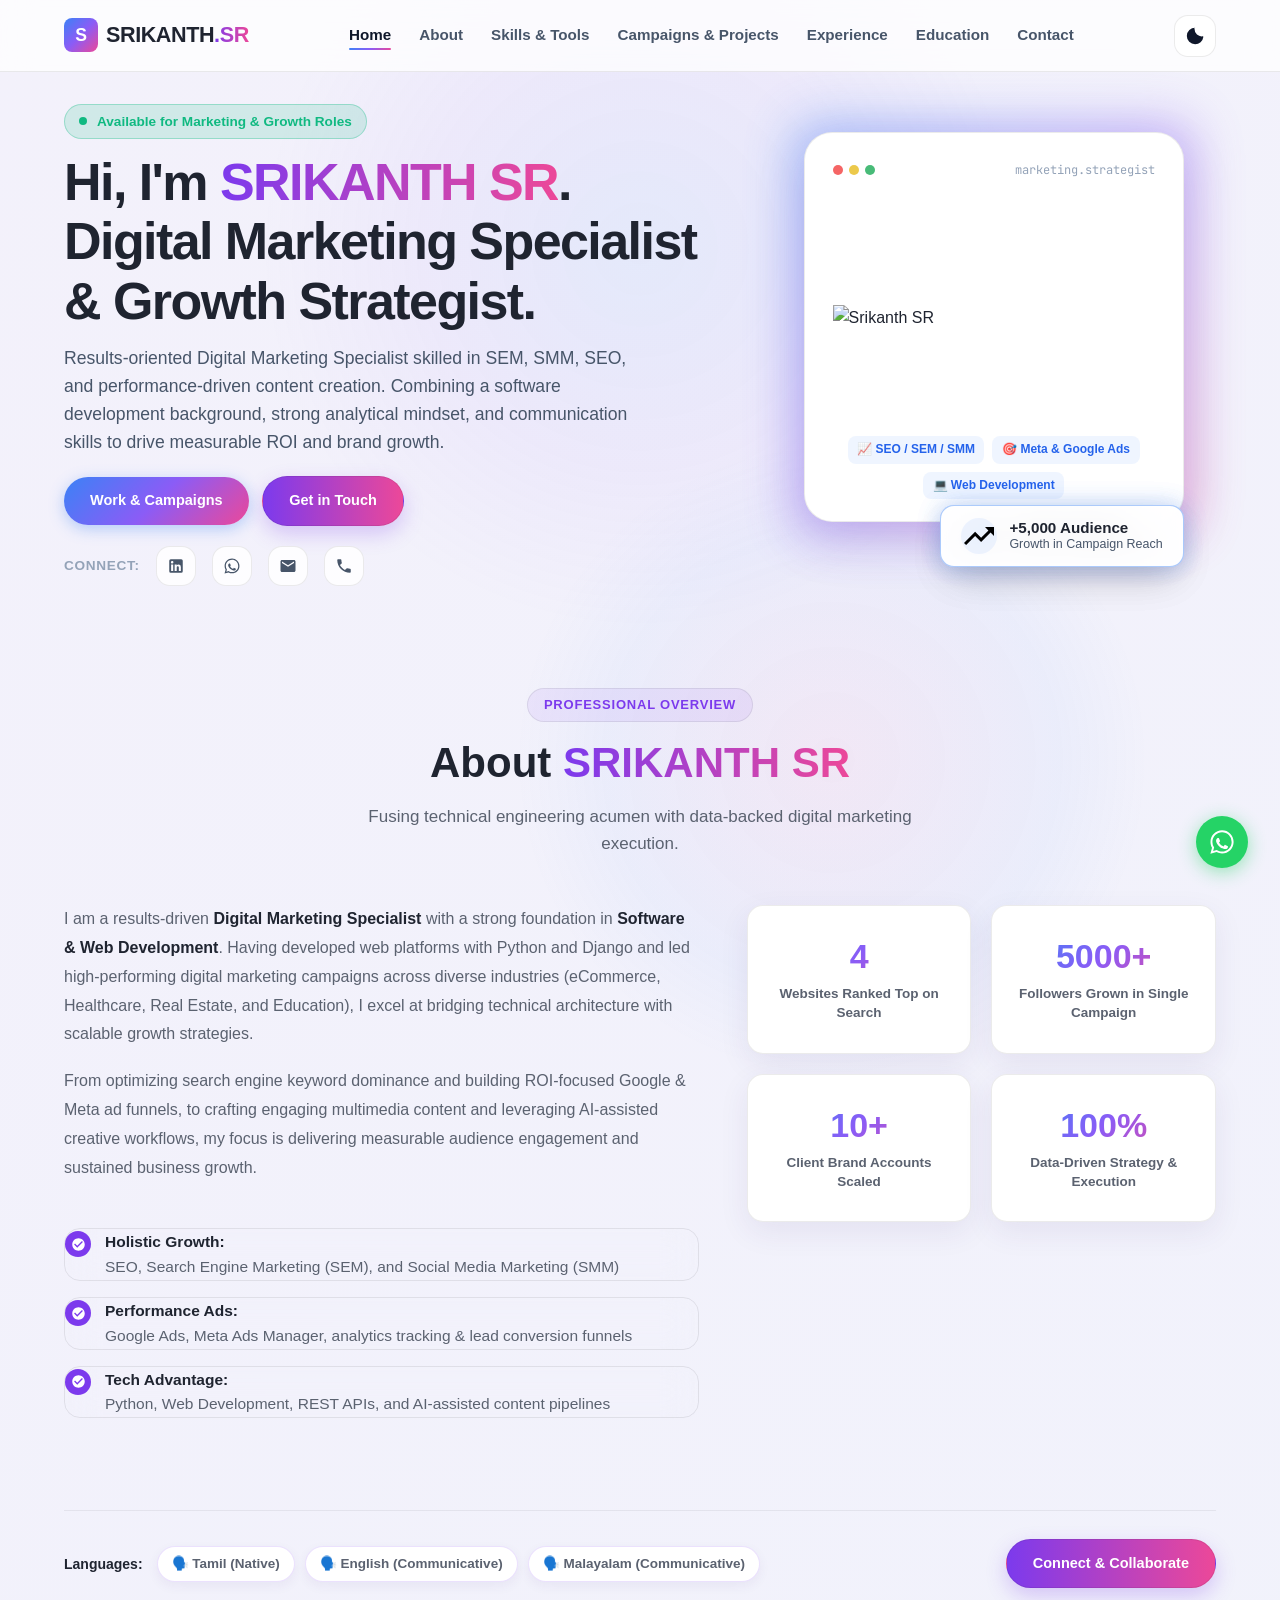
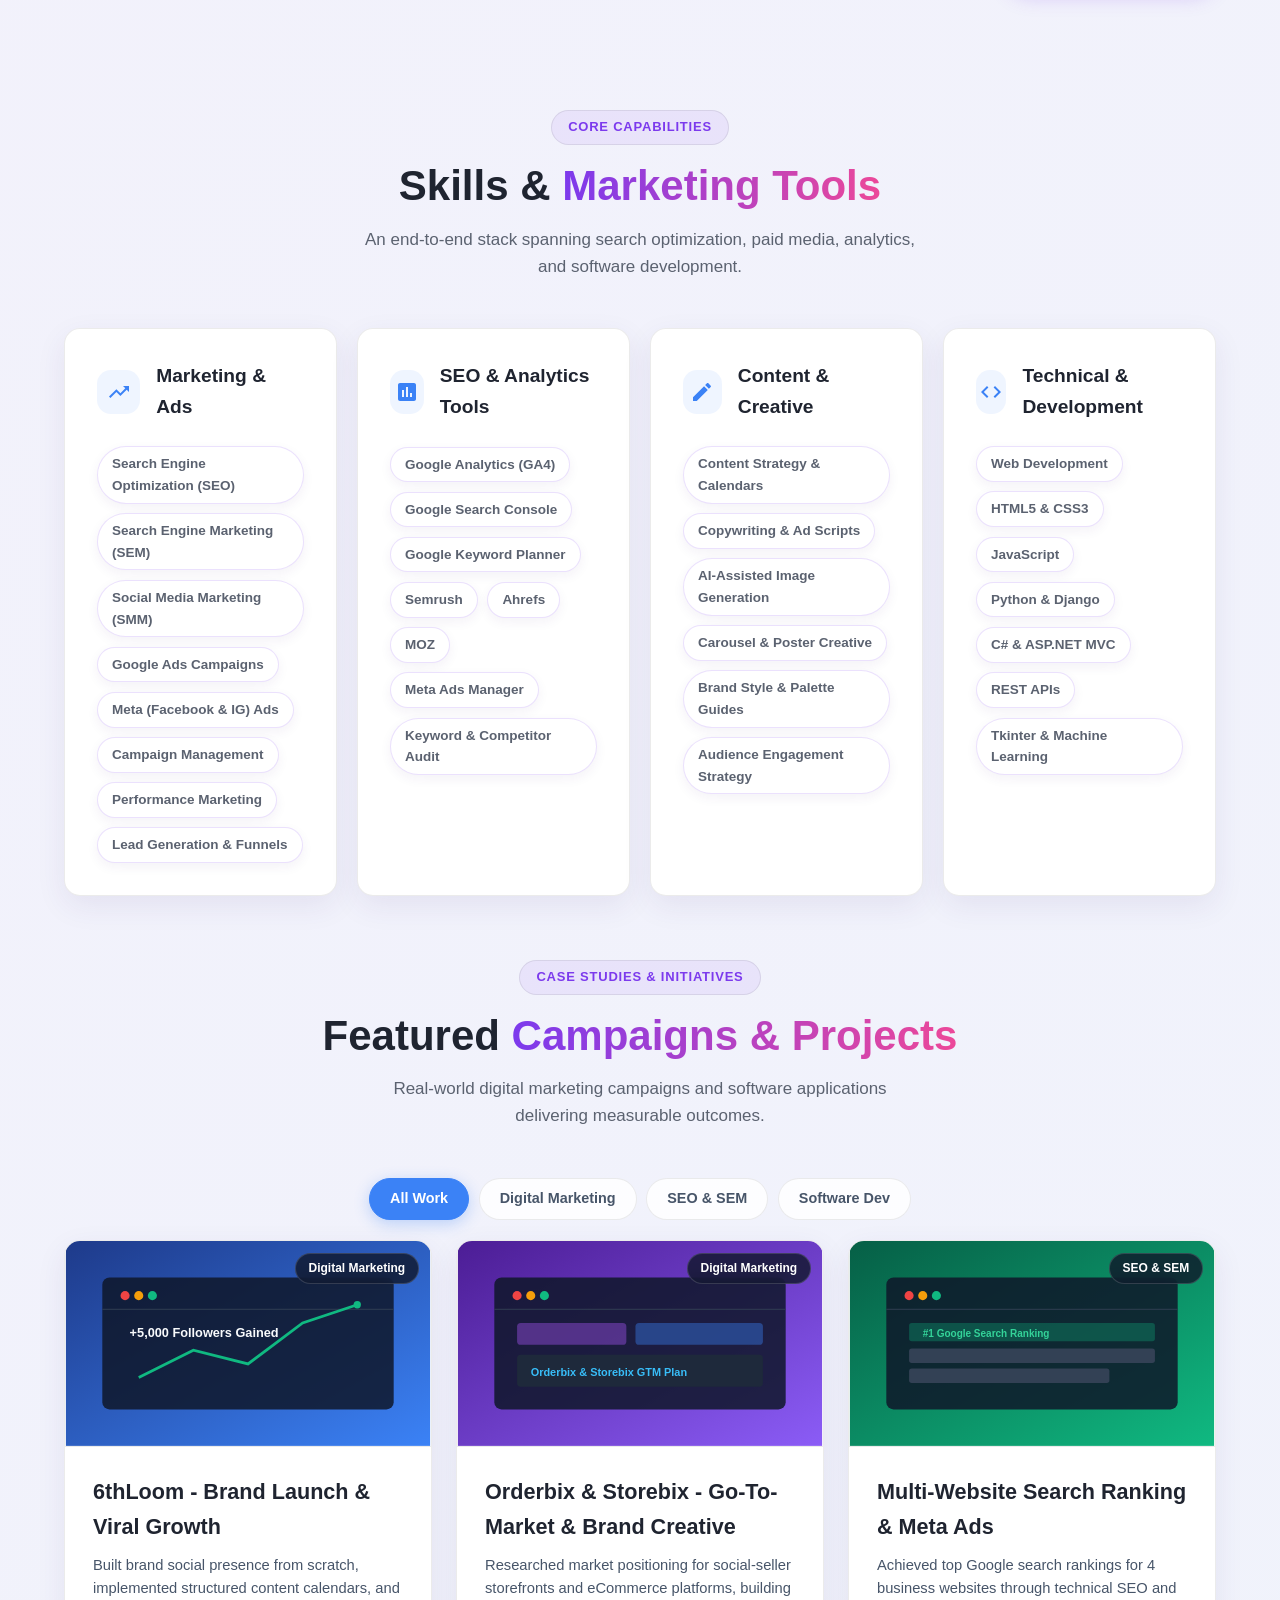
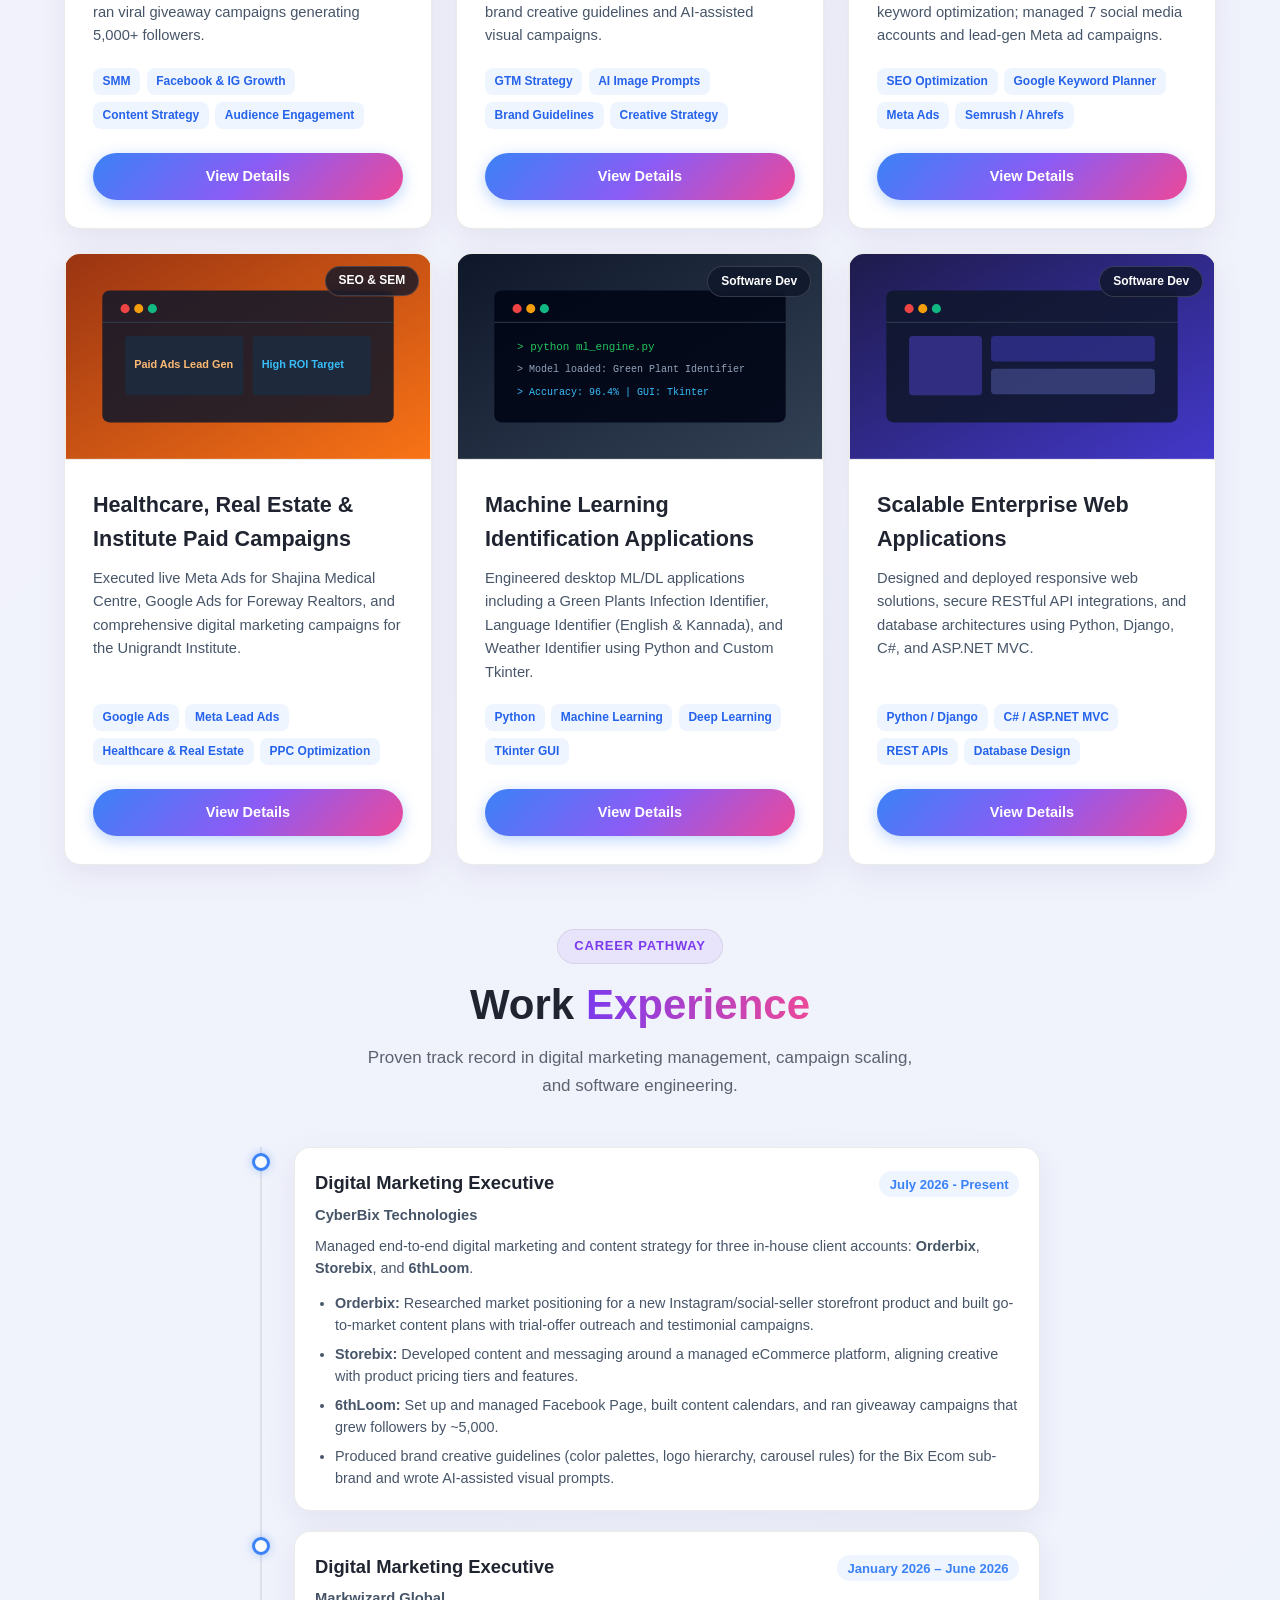
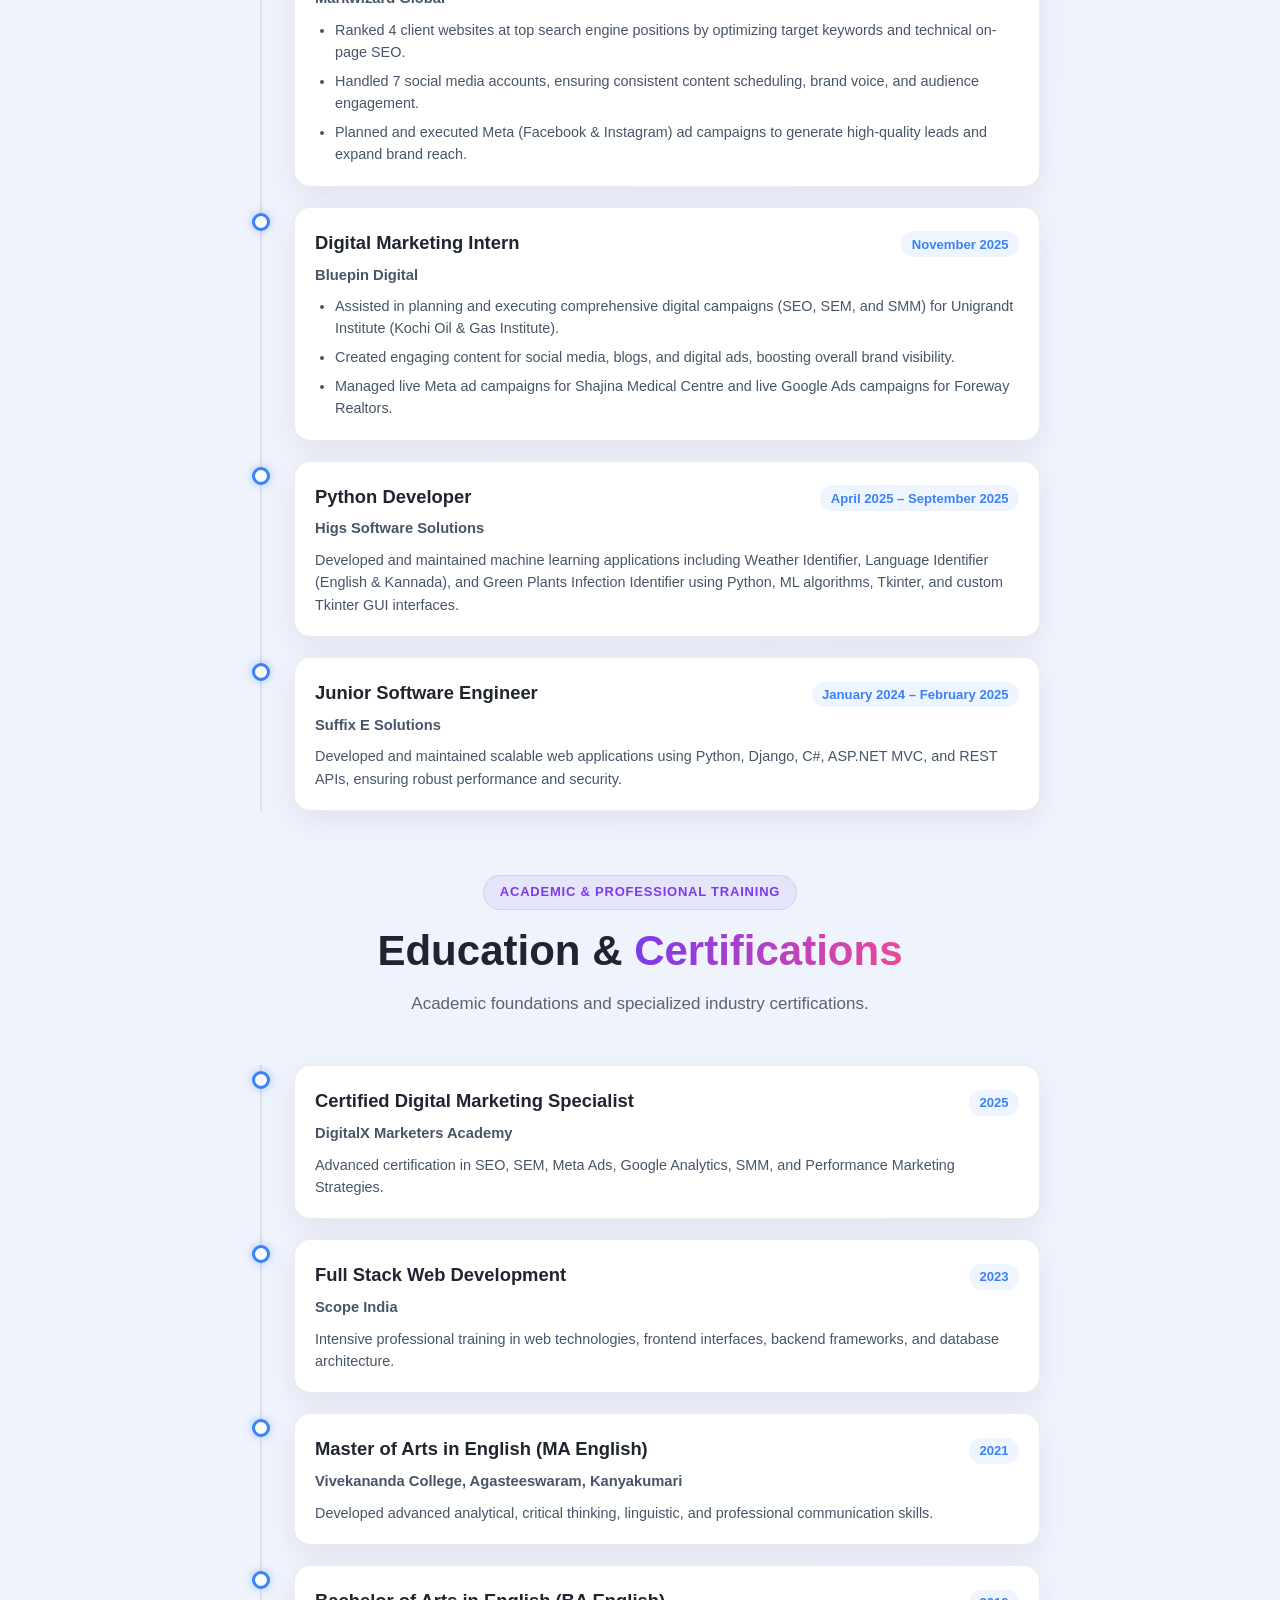
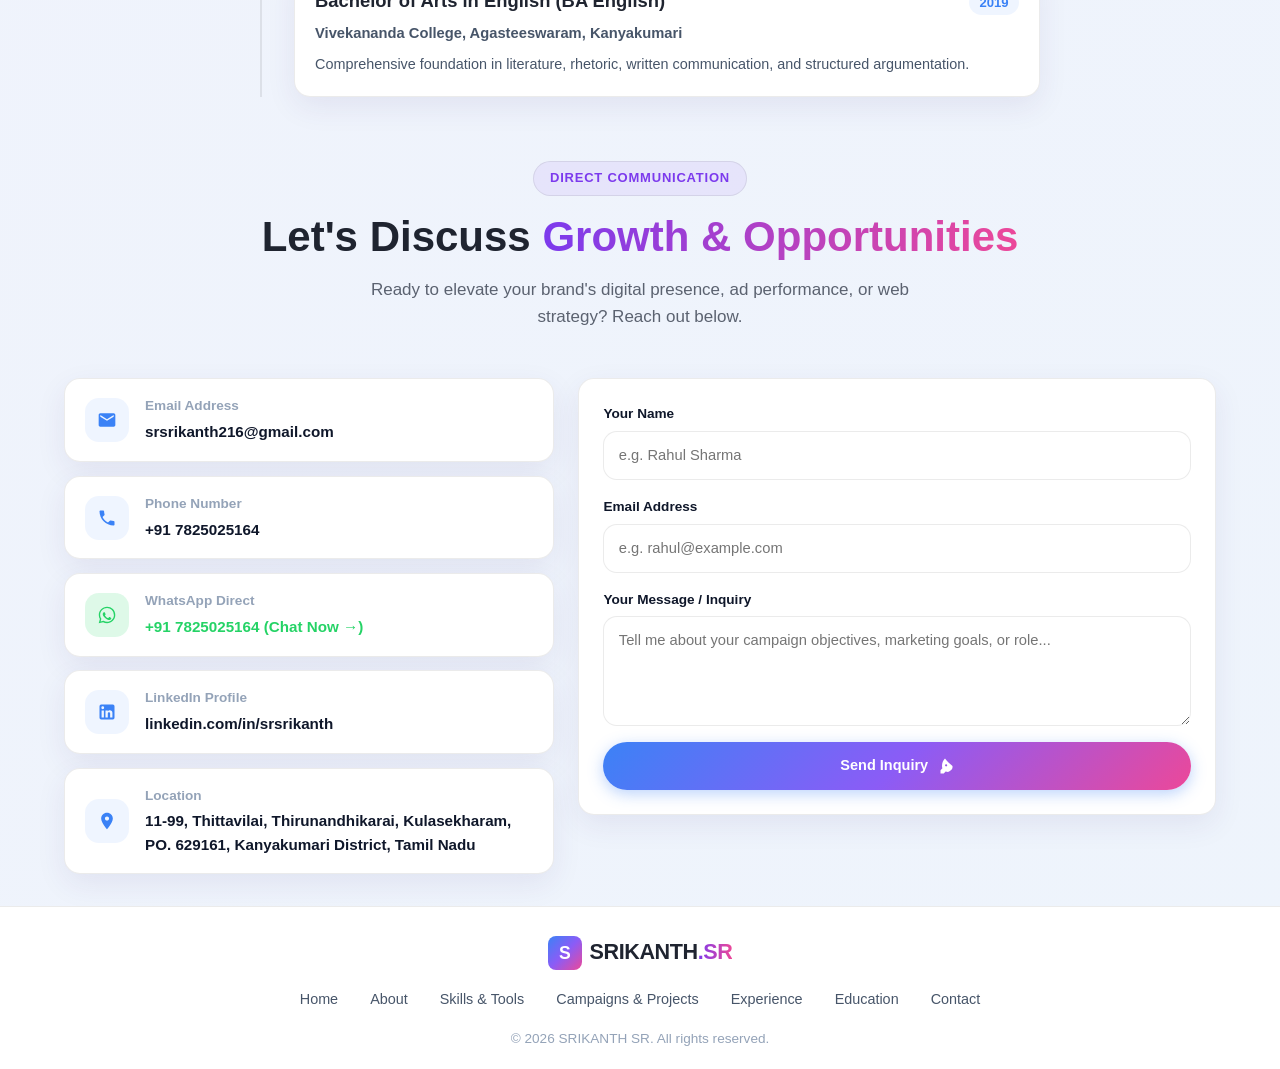
==== index.html @ df4191ba "Add files via upload" ====
<!DOCTYPE html>
<html lang="en" data-theme="dark">
<head>
  <meta charset="UTF-8">
  <meta name="viewport" content="width=device-width, initial-scale=1.0">
  <meta name="description" content="SRIKANTH SR - Digital Marketing Specialist & Web Strategist skilled in SEO, SEM, SMM, Google Ads, Meta Ads, and Performance Marketing.">
  <title>SRIKANTH SR | Digital Marketing Specialist & Web Strategist</title>
  
  <!-- Google Fonts -->
  <link rel="preconnect" href="https://fonts.googleapis.com">
  <link rel="preconnect" href="https://fonts.gstatic.com" crossorigin>
  <link href="https://fonts.googleapis.com/css2?family=Plus+Jakarta+Sans:wght@400;500;600;700;800&family=JetBrains+Mono:wght@400;500;700&display=swap" rel="stylesheet">
  
  <!-- Custom Stylesheet -->
  <link rel="stylesheet" href="styles.css">
  
</head>
<body>

  <!-- =========================================================================
       Header & Navigation Bar
       ========================================================================= -->
  <header class="header">
    <div class="container nav-container">
      <a href="#hero" class="logo" aria-label="Home">
        <span class="logo-badge">S</span>
        <span>SRIKANTH<span class="gradient-text">.SR</span></span>
      </a>

      <nav aria-label="Main Navigation">
        <ul class="nav-links" id="nav-links">
          <li><a href="#hero" class="nav-link active">Home</a></li>
          <li><a href="#about" class="nav-link">About</a></li>
          <li><a href="#skills" class="nav-link">Skills & Tools</a></li>
          <li><a href="#projects" class="nav-link">Campaigns & Projects</a></li>
          <li><a href="#experience" class="nav-link">Experience</a></li>
          <li><a href="#education" class="nav-link">Education</a></li>
          <li><a href="#contact" class="nav-link">Contact</a></li>
        </ul>
      </nav>

      <div class="header-actions">
        <!-- Theme Toggle Button -->
        <button id="theme-toggle" class="theme-toggle-btn" aria-label="Toggle Theme" title="Toggle Light/Dark Theme">
          <!-- Sun Icon (for dark mode) -->
          <svg class="icon-sun" viewBox="0 0 24 24">
            <path d="M12 7c-2.76 0-5 2.24-5 5s2.24 5 5 5 5-2.24 5-5-2.24-5-5-5zM2 13h2c.55 0 1-.45 1-1s-.45-1-1-1H2c-.55 0-1 .45-1 1s.45 1 1 1zm18 0h2c.55 0 1-.45 1-1s-.45-1-1-1h-2c-.55 0-1 .45-1 1s.45 1 1 1zM11 2v2c0 .55.45 1 1 1s1-.45 1-1V2c0-.55-.45-1-1-1s-1 .45-1 1zm0 18v2c0 .55.45 1 1 1s1-.45 1-1v-2c0-.55-.45-1-1-1s-1 .45-1 1zM5.99 4.58c-.39-.39-1.03-.39-1.41 0s-.39 1.03 0 1.41l1.06 1.06c.39.39 1.03.39 1.41 0s.39-1.03 0-1.41L5.99 4.58zm12.37 12.37c-.39-.39-1.03-.39-1.41 0s-.39 1.03 0 1.41l1.06 1.06c.39.39 1.03.39 1.41 0s.39-1.03 0-1.41l-1.06-1.06zm1.06-10.96c.39-.39.39-1.03 0-1.41s-1.03-.39-1.41 0l-1.06 1.06c-.39.39-.39 1.03 0 1.41s1.03.39 1.41 0l1.06-1.06zM7.05 18.36c.39-.39.39-1.03 0-1.41s-1.03-.39-1.41 0l-1.06 1.06c-.39.39-.39 1.03 0 1.41s1.03.39 1.41 0l1.06-1.06z"/>
          </svg>
          <!-- Moon Icon (for light mode) -->
          <svg class="icon-moon" style="display: none;" viewBox="0 0 24 24">
            <path d="M12.3 2a10 10 0 0 0-.19 20 10.04 10.04 0 0 0 9.89-8.77.75.75 0 0 0-.85-.85A8.5 8.5 0 0 1 11.5 3.85a.75.75 0 0 0-.85-.85A9.9 9.9 0 0 0 12.3 2z"/>
          </svg>
        </button>

        <!-- Mobile Menu Toggle Button -->
        <button id="mobile-menu-btn" class="mobile-menu-btn" aria-label="Open Navigation Menu" aria-expanded="false">
          <span></span>
          <span></span>
          <span></span>
        </button>
      </div>
    </div>
  </header>

  <main>
    <!-- =========================================================================
         Hero Section
         ========================================================================= -->
    <section id="hero" class="hero">
      <div class="container hero-grid">
        <div class="hero-text-content">
          <div class="hero-badge">
            <span class="pulse-dot"></span>
            <span>Available for Marketing & Growth Roles</span>
          </div>
          
          <h1 class="hero-title">
            Hi, I'm <span class="gradient-text">SRIKANTH SR</span>.<br>
            Digital Marketing Specialist & Growth Strategist.
          </h1>
          
          <p class="hero-description">
            Results-oriented Digital Marketing Specialist skilled in SEM, SMM, SEO, and performance-driven content creation. Combining a software development background, strong analytical mindset, and communication skills to drive measurable ROI and brand growth.
          </p>

          <div class="hero-cta">
            <a href="#projects" class="btn btn-primary">
              <span>Work & Campaigns</span>
              <!-- <svg viewBox="0 0 24 24"><path d="M5 13h11.86l-5.43 5.43 1.42 1.42L21.14 12l-8.29-7.85-1.42 1.42L16.86 11H5v2z"/></svg> -->
            </a>
            <a href="#contact" class="btn btn-secondary">
              <span>Get in Touch</span>
            </a>
          </div>

          <div class="hero-socials">
            <span class="hero-socials-label">Connect:</span>
            <a href="https://www.linkedin.com/in/srsrikanth" target="_blank" rel="noopener noreferrer" class="social-link" aria-label="LinkedIn Profile">
              <svg viewBox="0 0 24 24"><path d="M19 3a2 2 0 0 1 2 2v14a2 2 0 0 1-2 2H5a2 2 0 0 1-2-2V5a2 2 0 0 1 2-2h14m-.5 15.5v-5.3a3.26 3.26 0 0 0-3.26-3.26c-.85 0-1.84.52-2.28 1.3v-1.11h-2.79v8.37h2.79v-4.93c0-.77.62-1.4 1.39-1.4a1.4 1.4 0 0 1 1.4 1.4v4.93h2.75M6.88 8.56a1.68 1.68 0 0 0 1.68-1.68c0-.93-.75-1.69-1.68-1.69a1.69 1.69 0 0 0-1.69 1.69c0 .93.76 1.68 1.69 1.68m1.39 9.94v-8.37H5.5v8.37h2.77z"/></svg>
            </a>
            <a href="https://wa.me/917825025164?text=Hi%20Srikanth,%20I%20would%20like%20to%20connect%20with%20you!" target="_blank" rel="noopener noreferrer" class="social-link" aria-label="WhatsApp Chat" title="Chat on WhatsApp">
              <svg viewBox="0 0 24 24"><path d="M12.04 2c-5.46 0-9.91 4.45-9.91 9.91 0 1.75.46 3.45 1.32 4.95L2.05 22l5.25-1.38c1.45.79 3.08 1.21 4.74 1.21 5.46 0 9.91-4.45 9.91-9.91 0-2.65-1.03-5.14-2.9-7.01A9.816 9.816 0 0 0 12.04 2zm.01 1.67c2.2 0 4.26.86 5.82 2.42a8.225 8.225 0 0 1 2.41 5.83c0 4.54-3.7 8.24-8.24 8.24-1.48 0-2.93-.4-4.2-1.15l-.3-.18-3.12.82.83-3.04-.2-.31a8.196 8.196 0 0 1-1.26-4.38c0-4.54 3.7-8.24 8.24-8.24zm4.52 11.66c-.25-.13-1.47-.72-1.7-.81-.23-.08-.39-.13-.56.13-.17.25-.64.81-.79.97-.14.17-.29.19-.54.06-.25-.13-1.06-.39-2.03-1.25-.75-.67-1.26-1.5-1.41-1.75-.15-.25-.02-.39.11-.51.11-.11.25-.29.37-.44.13-.15.17-.25.25-.42.08-.17.04-.31-.02-.44-.06-.13-.56-1.34-.76-1.84-.2-.48-.41-.42-.56-.43h-.48c-.17 0-.44.06-.67.31-.23.25-.88.86-.88 2.1 0 1.24.9 2.44 1.03 2.61.13.17 1.77 2.71 4.3 3.79.6.26 1.07.41 1.44.53.61.19 1.16.17 1.6.1.49-.07 1.47-.6 1.68-1.18.21-.58.21-1.07.15-1.18-.07-.11-.23-.17-.48-.3z"/></svg>
            </a>
            <a href="mailto:srsrikanth216@gmail.com" class="social-link" aria-label="Send Email">
              <svg viewBox="0 0 24 24"><path d="M20 4H4c-1.1 0-1.99.9-1.99 2L2 18c0 1.1.9 2 2 2h16c1.1 0 2-.9 2-2V6c0-1.1-.9-2-2-2zm0 4l-8 5-8-5V6l8 5 8-5v2z"/></svg>
            </a>
            <a href="tel:+917825025164" class="social-link" aria-label="Phone Contact">
              <svg viewBox="0 0 24 24"><path d="M6.62 10.79c1.44 2.83 3.76 5.14 6.59 6.59l2.2-2.2c.27-.27.67-.36 1.02-.24 1.12.37 2.33.57 3.57.57.55 0 1 .45 1 1V20c0 .55-.45 1-1 1-9.39 0-17-7.61-17-17 0-.55.45-1 1-1h3.5c.55 0 1 .45 1 1 0 1.25.2 2.45.57 3.57.11.35.03.74-.25 1.02l-2.2 2.2z"/></svg>
            </a>
          </div>
        </div>

        <div class="hero-visual">
          <div class="avatar-wrapper">
            <div class="avatar-backdrop"></div>
            <div class="avatar-card">
              <div class="avatar-header">
                <div class="window-dots">
                  <span class="dot dot-red"></span>
                  <span class="dot dot-yellow"></span>
                  <span class="dot dot-green"></span>
                </div>
                <span class="avatar-header-label">marketing.strategist</span>
              </div>

              <div class="avatar-hero-row">
                <!-- <div class="avatar-hero-text">
                  <span class="avatar-eyebrow">HELLO I'M</span>
                  <h3 class="avatar-name">SRIKANTH <span class="gradient-text">SR</span></h3>
                  <p class="avatar-role">Digital Marketing &amp;<br>Growth Specialist</p>
                  <span class="avatar-underline"></span>
                </div> -->

                <div class="avatar-photo-wrap">
                  <!-- <div class="avatar-blob"></div> -->
                  <img src="assets/img/srikanth.png" alt="Srikanth SR" class="avatar-photo">

                  <!-- <div class="floating-icon icon-chart">
                    <svg viewBox="0 0 24 24"><path d="M5 9.2h3V19H5zM10.6 5h2.8v14h-2.8zm5.6 8H19v6h-2.8z"/></svg>
                  </div>
                  <div class="floating-icon icon-bulb">
                    <svg viewBox="0 0 24 24"><path d="M9 21c0 .55.45 1 1 1h4c.55 0 1-.45 1-1v-1H9v1zm3-19C8.14 2 5 5.14 5 9c0 2.38 1.19 4.47 3 5.74V17c0 .55.45 1 1 1h6c.55 0 1-.45 1-1v-2.26c1.81-1.27 3-3.36 3-5.74 0-3.86-3.14-7-7-7z"/></svg>
                  </div>
                  <div class="floating-icon icon-rocket">
                    <svg viewBox="0 0 24 24"><path d="M12 2c-2.5 2.5-4 6-4 10 0 1.1.19 2.16.54 3.14L6 17.68V22h4.32l2.54-2.54c.98.35 2.04.54 3.14.54 4-2 6.5-3.5 6-8-3.5-3.5-7.5-6-10-10zm1.5 7.5a1.5 1.5 0 1 1 0 3 1.5 1.5 0 0 1 0-3z"/></svg>
                  </div> -->
                </div>
              </div>

              <div class="avatar-footer-tags">
                <span class="project-tech-badge">📈 SEO / SEM / SMM</span>
                <span class="project-tech-badge">🎯 Meta &amp; Google Ads</span>
                <span class="project-tech-badge">💻 Web Development</span>
              </div>
            </div>

            <div class="avatar-badge-float">
              <div class="avatar-badge-icon">
                <svg viewBox="0 0 24 24"><path d="M16 6l2.29 2.29-4.88 4.88-4-4L2 16.59 3.41 18l6-6 4 4 6.3-6.29L22 12V6z"/></svg>
              </div>
              <div class="avatar-badge-text">
                <h4>+5,000 Audience</h4>
                <p>Growth in Campaign Reach</p>
              </div>
            </div>

            <!-- Floating Interactive Accent Badge -->
            <div class="avatar-badge-float">
              <div class="avatar-badge-icon">
                <svg viewBox="0 0 24 24"><path d="M16 6l2.29 2.29-4.88 4.88-4-4L2 16.59 3.41 18l6-6 4 4 6.3-6.29L22 12V6z"/></svg>
              </div>
              <div class="avatar-badge-text">
                <h4>+5,000 Audience</h4>
                <p>Growth in Campaign Reach</p>
              </div>
            </div>
          </div>
        </div>
      </div>
    </section>

    <!-- =========================================================================
         About Me Section
         ========================================================================= -->
   <!-- <!DOCTYPE html>
<html lang="en">
<head>
<meta charset="UTF-8">
<title>About Srikanth SR</title> -->
<style>
  :root {
    --purple: #7c3aed;
    --pink: #ec4899;
    --text-dark: #1f2430;
    --text-gray: #5b6270;
    --card-bg: #ffffff;
    --page-bg-start: #f3f1fb;
    --page-bg-end: #eef4fc;
  }

  * { box-sizing: border-box; }

  body {
    margin: 0;
    font-family: 'Segoe UI', -apple-system, BlinkMacSystemFont, 'Helvetica Neue', Arial, sans-serif;
    background: linear-gradient(135deg, var(--page-bg-start), var(--page-bg-end));
    color: var(--text-dark);
  }

  .about {
    padding: 70px 24px 90px;
  }

  .container {
    max-width: 1200px;
    margin: 0 auto;
  }

  /* ---------- Header ---------- */
  .section-header {
    text-align: center;
    margin-bottom: 48px;
  }

  .section-badge {
    display: inline-block;
    font-size: 13px;
    font-weight: 600;
    letter-spacing: 0.06em;
    text-transform: uppercase;
    color: var(--purple);
    background: rgba(124, 58, 237, 0.08);
    padding: 6px 16px;
    border-radius: 999px;
    margin-bottom: 16px;
  }

  .section-title {
    font-size: 42px;
    font-weight: 800;
    margin: 0 0 14px;
    color: var(--text-dark);
  }

  .gradient-text {
    background: linear-gradient(90deg, var(--purple), var(--pink));
    -webkit-background-clip: text;
    background-clip: text;
    color: transparent;
  }

  .section-subtitle {
    font-size: 17px;
    color: var(--text-gray);
    max-width: 560px;
    margin: 0 auto;
    line-height: 1.6;
  }

  /* ---------- Layout ---------- */
  .about-container-full {
    display: grid;
    grid-template-columns: 1.15fr 0.85fr;
    gap: 48px;
    align-items: start;
  }

  .about-left {
    display: flex;
    flex-direction: column;
    gap: 28px;
  }

  .about-bio-stretch p {
    font-size: 16px;
    line-height: 1.8;
    color: var(--text-gray);
    margin: 0 0 18px;
  }

  .about-bio-stretch strong {
    color: var(--text-dark);
    font-weight: 700;
  }

  /* ---------- Stats grid ---------- */
  .stats-grid-full {
    display: grid;
    grid-template-columns: 1fr 1fr;
    gap: 20px;
  }

  .glass-card {
    background: var(--card-bg);
    border-radius: 16px;
    box-shadow: 0 10px 30px rgba(60, 40, 120, 0.08);
  }

  .stat-card {
    padding: 30px 20px;
    text-align: center;
  }

  .stat-number {
    font-size: 34px;
    font-weight: 800;
    color: var(--purple);
    line-height: 1.2;
  }

  .stat-label {
    margin-top: 8px;
    font-size: 13.5px;
    color: var(--text-gray);
    line-height: 1.4;
  }

  /* ---------- Pillars (checklist style) ---------- */
  .about-pillars-grid {
    display: flex;
    flex-direction: column;
    gap: 16px;
  }

  .pillar-card {
    display: flex;
    align-items: flex-start;
    gap: 14px;
    background: transparent;
    box-shadow: none;
    padding: 0;
  }

  .pillar-icon-box {
    flex: 0 0 auto;
    width: 26px;
    height: 26px;
    border-radius: 50%;
    background: var(--purple);
    display: flex;
    align-items: center;
    justify-content: center;
    margin-top: 2px;
  }

  .pillar-icon-box svg {
    width: 15px;
    height: 15px;
    fill: #ffffff;
  }

  .pillar-content p {
    margin: 0;
    font-size: 15.5px;
    line-height: 1.6;
    color: var(--text-gray);
  }

  .pillar-content h4 {
    display: inline;
    font-size: 15.5px;
    font-weight: 700;
    color: var(--text-dark);
  }

  .pillar-content h4::after {
    content: ": ";
  }

  /* ---------- Bottom bar ---------- */
  .about-bottom-bar {
    grid-column: 1 / -1;
    display: flex;
    align-items: center;
    justify-content: space-between;
    flex-wrap: wrap;
    gap: 16px;
    margin-top: 44px;
    padding-top: 28px;
    border-top: 1px solid rgba(0,0,0,0.06);
  }

  .about-languages {
    display: flex;
    align-items: center;
    flex-wrap: wrap;
    gap: 10px;
  }

  .languages-label {
    font-weight: 700;
    font-size: 14px;
    color: var(--text-dark);
    margin-right: 4px;
  }

  .skill-tag {
    background: #ffffff;
    border: 1px solid rgba(124, 58, 237, 0.15);
    border-radius: 999px;
    padding: 6px 14px;
    font-size: 13.5px;
    color: var(--text-gray);
    box-shadow: 0 4px 12px rgba(60, 40, 120, 0.06);
  }

  .btn {
    display: inline-block;
    text-decoration: none;
    font-weight: 600;
    font-size: 14.5px;
    padding: 12px 26px;
    border-radius: 999px;
    transition: transform 0.15s ease, box-shadow 0.15s ease;
  }

  .btn-secondary {
    background: linear-gradient(90deg, var(--purple), var(--pink));
    color: #ffffff;
    box-shadow: 0 8px 20px rgba(124, 58, 237, 0.25);
  }

  .btn-secondary:hover {
    transform: translateY(-2px);
    box-shadow: 0 12px 26px rgba(124, 58, 237, 0.32);
  }

  .avatar-card {
  background: #ffffff;
  border-radius: 28px;
  padding: 28px 28px 22px;
  box-shadow: 0 20px 50px rgba(80, 60, 180, 0.15);
  position: relative;
  overflow: hidden;
}

.avatar-header {
  display: flex;
  align-items: center;
  gap: 12px;
  margin-bottom: 20px;
}
.window-dots { display: flex; gap: 6px; }
.dot { width: 10px; height: 10px; border-radius: 50%; }
.dot-red { background: #f56565; }
.dot-yellow { background: #ecc94b; }
.dot-green { background: #48bb78; }
.avatar-header-label {
  font-family: var(--font-mono, monospace);
  font-size: 0.75rem;
  color: var(--text-muted, #9ca3af);
  margin-left: auto;
}

.avatar-hero-row {
  grid-template-columns: 0.7fr 1.3fr !important;
}

.avatar-eyebrow {
  display: block;
  font-size: 0.75rem;
  font-weight: 700;
  letter-spacing: 0.18em;
  color: #7c6cf0;
  margin-bottom: 6px;
}

.avatar-hero-text .avatar-name {
  font-size: 1.9rem;
  font-weight: 800;
  color: #1f2430;
  margin: 0 0 10px;
  line-height: 1.15;
}

.avatar-hero-text .avatar-role {
  background: transparent;
  font-size: 1rem;
  color: #5b6270;
  margin: 0 0 14px;
  line-height: 1.4;
}

.avatar-underline {
  display: block;
  width: 48px;
  height: 4px;
  border-radius: 2px;
  background: linear-gradient(90deg, #7c3aed, #ec4899);
}


.hero-visual .avatar-photo-wrap {
  height: 100% !important;
  width: 100% !important;
}

.avatar-photo {
  width: 100% !important;
  height: 100% !important;
  max-width: none !important;
  max-height: none !important;
  object-fit: contain !important;
}

.floating-icon {
  position: absolute;
  z-index: 2;
  width: 40px;
  height: 40px;
  border-radius: 12px;
  background: #ffffff;
  box-shadow: 0 8px 20px rgba(80, 60, 180, 0.18);
  display: flex;
  align-items: center;
  justify-content: center;
}
.floating-icon svg { width: 18px; height: 18px; }

.icon-chart { top: 6px; right: 30%; }
.icon-chart svg { fill: #7c3aed; }

.icon-bulb { top: 34%; right: -6px; }
.icon-bulb svg { fill: #f59e0b; }

.icon-rocket { bottom: 18%; right: -4px; }
.icon-rocket svg { fill: #ec4899; }

  /* ---------- Responsive ---------- */
  @media (max-width: 860px) {
    .about-container-full {
      grid-template-columns: 1fr;
    }
    .section-title { font-size: 32px; }
  }

  @media (max-width: 520px) {
    .stats-grid-full { grid-template-columns: 1fr 1fr; gap: 14px; }
    .stat-number { font-size: 26px; }
    .about-bottom-bar { flex-direction: column; align-items: flex-start; }
  }
</style>
</head>
<body>

<section id="about" class="about">
  <div class="container">
    <div class="section-header">
      <span class="section-badge">Professional Overview</span>
      <h2 class="section-title">About <span class="gradient-text">SRIKANTH SR</span></h2>
      <p class="section-subtitle">Fusing technical engineering acumen with data-backed digital marketing execution.</p>
    </div>

    <div class="about-container-full">
      <div class="about-left">
        <div class="about-bio-stretch">
          <p>
            I am a results-driven <strong>Digital Marketing Specialist</strong> with a strong foundation in <strong>Software & Web Development</strong>. Having developed web platforms with Python and Django and led high-performing digital marketing campaigns across diverse industries (eCommerce, Healthcare, Real Estate, and Education), I excel at bridging technical architecture with scalable growth strategies.
          </p>
          <p>
            From optimizing search engine keyword dominance and building ROI-focused Google & Meta ad funnels, to crafting engaging multimedia content and leveraging AI-assisted creative workflows, my focus is delivering measurable audience engagement and sustained business growth.
          </p>
        </div>

        <div class="about-pillars-grid">
          <div class="glass-card pillar-card">
            <div class="pillar-icon-box">
              <svg viewBox="0 0 24 24"><path d="M12 2C6.48 2 2 6.48 2 12s4.48 10 10 10 10-4.48 10-10S17.52 2 12 2zm-2 15l-5-5 1.41-1.41L10 14.17l7.59-7.59L19 8l-9 9z"/></svg>
            </div>
            <div class="pillar-content">
              <h4>Holistic Growth</h4>
              <p>SEO, Search Engine Marketing (SEM), and Social Media Marketing (SMM)</p>
            </div>
          </div>

          <div class="glass-card pillar-card">
            <div class="pillar-icon-box">
              <svg viewBox="0 0 24 24"><path d="M12 2C6.48 2 2 6.48 2 12s4.48 10 10 10 10-4.48 10-10S17.52 2 12 2zm-2 15l-5-5 1.41-1.41L10 14.17l7.59-7.59L19 8l-9 9z"/></svg>
            </div>
            <div class="pillar-content">
              <h4>Performance Ads</h4>
              <p>Google Ads, Meta Ads Manager, analytics tracking & lead conversion funnels</p>
            </div>
          </div>

          <div class="glass-card pillar-card">
            <div class="pillar-icon-box">
              <svg viewBox="0 0 24 24"><path d="M12 2C6.48 2 2 6.48 2 12s4.48 10 10 10 10-4.48 10-10S17.52 2 12 2zm-2 15l-5-5 1.41-1.41L10 14.17l7.59-7.59L19 8l-9 9z"/></svg>
            </div>
            <div class="pillar-content">
              <h4>Tech Advantage</h4>
              <p>Python, Web Development, REST APIs, and AI-assisted content pipelines</p>
            </div>
          </div>
        </div>
      </div>

      <div class="stats-grid-full">
        <div class="glass-card stat-card">
          <div class="stat-number" data-target="4" data-suffix="">0</div>
          <div class="stat-label">Websites Ranked Top on Search</div>
        </div>
        <div class="glass-card stat-card">
          <div class="stat-number" data-target="5000" data-suffix="+">0</div>
          <div class="stat-label">Followers Grown in Single Campaign</div>
        </div>
        <div class="glass-card stat-card">
          <div class="stat-number" data-target="10" data-suffix="+">0</div>
          <div class="stat-label">Client Brand Accounts Scaled</div>
        </div>
        <div class="glass-card stat-card">
          <div class="stat-number" data-target="100" data-suffix="%">0</div>
          <div class="stat-label">Data-Driven Strategy & Execution</div>
        </div>
      </div>

      <div class="about-bottom-bar">
        <div class="about-languages">
          <span class="languages-label">Languages:</span>
          <span class="skill-tag">🗣️ Tamil (Native)</span>
          <span class="skill-tag">🗣️ English (Communicative)</span>
          <span class="skill-tag">🗣️ Malayalam (Communicative)</span>
        </div>
        <a href="#contact" class="btn btn-secondary">Connect & Collaborate</a>
      </div>
    </div>
  </div>
</section>

<script>
  (function () {
    var counters = document.querySelectorAll('.stat-number[data-target]');
    var animated = new WeakSet();

    function animateCounter(el) {
      if (animated.has(el)) return;
      animated.add(el);

      var target = parseInt(el.getAttribute('data-target'), 10) || 0;
      var suffix = el.getAttribute('data-suffix') || '';
      var duration = 1400;
      var startTime = null;

      function step(timestamp) {
        if (startTime === null) startTime = timestamp;
        var progress = Math.min((timestamp - startTime) / duration, 1);
        var eased = 1 - Math.pow(1 - progress, 3); // ease-out
        var current = Math.floor(eased * target);
        el.textContent = current.toLocaleString() + suffix;

        if (progress < 1) {
          requestAnimationFrame(step);
        } else {
          el.textContent = target.toLocaleString() + suffix;
        }
      }

      requestAnimationFrame(step);
    }

    if ('IntersectionObserver' in window) {
      var observer = new IntersectionObserver(function (entries) {
        entries.forEach(function (entry) {
          if (entry.isIntersecting) {
            animateCounter(entry.target);
            observer.unobserve(entry.target);
          }
        });
      }, { threshold: 0.4 });

      counters.forEach(function (el) { observer.observe(el); });
    } else {
      // Fallback: no IntersectionObserver support, animate immediately
      counters.forEach(animateCounter);
    }
  })();
</script>
<!-- </body>
</html> -->

    <!-- =========================================================================
         Skills & Tools Section
         ========================================================================= -->
    <section id="skills" class="skills">
      <div class="container">
        <div class="section-header">
          <span class="section-badge">Core Capabilities</span>
          <h2 class="section-title">Skills & <span class="gradient-text">Marketing Tools</span></h2>
          <p class="section-subtitle">An end-to-end stack spanning search optimization, paid media, analytics, and software development.</p>
        </div>

        <div class="skills-grid">
          <!-- Digital Marketing & Ads -->
          <div class="glass-card skill-group-card">
            <div class="skill-group-header">
              <div class="skill-icon-box">
                <svg viewBox="0 0 24 24"><path d="M16 6l2.29 2.29-4.88 4.88-4-4L2 16.59 3.41 18l6-6 4 4 6.3-6.29L22 12V6z"/></svg>
              </div>
              <h3>Marketing & Ads</h3>
            </div>
            <div class="skill-tags">
              <span class="skill-tag">Search Engine Optimization (SEO)</span>
              <span class="skill-tag">Search Engine Marketing (SEM)</span>
              <span class="skill-tag">Social Media Marketing (SMM)</span>
              <span class="skill-tag">Google Ads Campaigns</span>
              <span class="skill-tag">Meta (Facebook & IG) Ads</span>
              <span class="skill-tag">Campaign Management</span>
              <span class="skill-tag">Performance Marketing</span>
              <span class="skill-tag">Lead Generation & Funnels</span>
            </div>
          </div>

          <!-- Marketing Tools & Analytics -->
          <div class="glass-card skill-group-card">
            <div class="skill-group-header">
              <div class="skill-icon-box">
                <svg viewBox="0 0 24 24"><path d="M19 3H5c-1.1 0-2 .9-2 2v14c0 1.1.9 2 2 2h14c1.1 0 2-.9 2-2V5c0-1.1-.9-2-2-2zM9 17H7v-7h2v7zm4 0h-2V7h2v10zm4 0h-2v-4h2v4z"/></svg>
              </div>
              <h3>SEO & Analytics Tools</h3>
            </div>
            <div class="skill-tags">
              <span class="skill-tag">Google Analytics (GA4)</span>
              <span class="skill-tag">Google Search Console</span>
              <span class="skill-tag">Google Keyword Planner</span>
              <span class="skill-tag">Semrush</span>
              <span class="skill-tag">Ahrefs</span>
              <span class="skill-tag">MOZ</span>
              <span class="skill-tag">Meta Ads Manager</span>
              <span class="skill-tag">Keyword & Competitor Audit</span>
            </div>
          </div>

          <!-- Content & Creative Strategy -->
          <div class="glass-card skill-group-card">
            <div class="skill-group-header">
              <div class="skill-icon-box">
                <svg viewBox="0 0 24 24"><path d="M3 17.25V21h3.75L17.81 9.94l-3.75-3.75L3 17.25zM20.71 7.04c.39-.39.39-1.02 0-1.41l-2.34-2.34c-.39-.39-1.02-.39-1.41 0l-1.83 1.83 3.75 3.75 1.83-1.83z"/></svg>
              </div>
              <h3>Content & Creative</h3>
            </div>
            <div class="skill-tags">
              <span class="skill-tag">Content Strategy & Calendars</span>
              <span class="skill-tag">Copywriting & Ad Scripts</span>
              <span class="skill-tag">AI-Assisted Image Generation</span>
              <span class="skill-tag">Carousel & Poster Creative</span>
              <span class="skill-tag">Brand Style & Palette Guides</span>
              <span class="skill-tag">Audience Engagement Strategy</span>
            </div>
          </div>

          <!-- Technical & Web Development -->
          <div class="glass-card skill-group-card">
            <div class="skill-group-header">
              <div class="skill-icon-box">
                <svg viewBox="0 0 24 24"><path d="M9.4 16.6L4.8 12l4.6-4.6L8 6l-6 6 6 6 1.4-1.4zm5.2 0l4.6-4.6-4.6-4.6L16 6l6 6-6 6-1.4-1.4z"/></svg>
              </div>
              <h3>Technical & Development</h3>
            </div>
            <div class="skill-tags">
              <span class="skill-tag">Web Development</span>
              <span class="skill-tag">HTML5 & CSS3</span>
              <span class="skill-tag">JavaScript</span>
              <span class="skill-tag">Python & Django</span>
              <span class="skill-tag">C# & ASP.NET MVC</span>
              <span class="skill-tag">REST APIs</span>
              <span class="skill-tag">Tkinter & Machine Learning</span>
            </div>
          </div>
        </div>
      </div>
    </section>

    <!-- =========================================================================
         Campaigns & Projects Showcase Section
         ========================================================================= -->
    <section id="projects" class="projects">
      <div class="container">
        <div class="section-header">
          <span class="section-badge">Case Studies & Initiatives</span>
          <h2 class="section-title">Featured <span class="gradient-text">Campaigns & Projects</span></h2>
          <p class="section-subtitle">Real-world digital marketing campaigns and software applications delivering measurable outcomes.</p>
        </div>

        <!-- Filter Controls -->
        <div class="project-filters">
          <button class="filter-btn active" data-filter="all">All Work</button>
          <button class="filter-btn" data-filter="Digital Marketing">Digital Marketing</button>
          <button class="filter-btn" data-filter="SEO & SEM">SEO & SEM</button>
          <button class="filter-btn" data-filter="Software Development">Software Dev</button>
        </div>

        <!-- Projects Grid -->
        <div class="projects-grid">
          
          <!-- Campaign Card 1 -->
          <article class="glass-card project-card" data-category="Digital Marketing" data-project-id="project-1">
            <div class="project-thumbnail">
              <svg viewBox="0 0 400 225" xmlns="http://www.w3.org/2000/svg">
                <defs>
                  <linearGradient id="pgrad1" x1="0%" y1="0%" x2="100%" y2="100%">
                    <stop offset="0%" stop-color="#1e3a8a"/>
                    <stop offset="100%" stop-color="#3b82f6"/>
                  </linearGradient>
                </defs>
                <rect width="400" height="225" fill="url(#pgrad1)"/>
                <rect x="40" y="40" width="320" height="145" rx="8" fill="#0f172a" opacity="0.85"/>
                <circle cx="65" cy="60" r="5" fill="#ef4444"/>
                <circle cx="80" cy="60" r="5" fill="#f59e0b"/>
                <circle cx="95" cy="60" r="5" fill="#10b981"/>
                <line x1="40" y1="75" x2="360" y2="75" stroke="#334155" stroke-width="1"/>
                <path d="M80 150 L140 120 L200 135 L260 90 L320 70" fill="none" stroke="#10b981" stroke-width="3"/>
                <circle cx="320" cy="70" r="4" fill="#10b981"/>
                <text x="70" y="105" fill="#f8fafc" font-family="sans-serif" font-size="14" font-weight="bold">+5,000 Followers Gained</text>
              </svg>
              <span class="project-badge-top">Digital Marketing</span>
            </div>
            <div class="project-content">
              <h3 class="project-title">6thLoom - Brand Launch & Viral Growth</h3>
              <p class="project-desc">Built brand social presence from scratch, implemented structured content calendars, and ran viral giveaway campaigns generating 5,000+ followers.</p>
              <div class="project-tech-stack">
                <span class="project-tech-badge">SMM</span>
                <span class="project-tech-badge">Facebook & IG Growth</span>
                <span class="project-tech-badge">Content Strategy</span>
                <span class="project-tech-badge">Audience Engagement</span>
              </div>
              <div class="project-actions">
                <button class="btn btn-primary project-btn-detail">View Details</button>
              </div>
            </div>
          </article>

          <!-- Campaign Card 2 -->
          <article class="glass-card project-card" data-category="Digital Marketing" data-project-id="project-2">
            <div class="project-thumbnail">
              <svg viewBox="0 0 400 225" xmlns="http://www.w3.org/2000/svg">
                <defs>
                  <linearGradient id="pgrad2" x1="0%" y1="0%" x2="100%" y2="100%">
                    <stop offset="0%" stop-color="#4c1d95"/>
                    <stop offset="100%" stop-color="#8b5cf6"/>
                  </linearGradient>
                </defs>
                <rect width="400" height="225" fill="url(#pgrad2)"/>
                <rect x="40" y="40" width="320" height="145" rx="8" fill="#0f172a" opacity="0.85"/>
                <circle cx="65" cy="60" r="5" fill="#ef4444"/>
                <circle cx="80" cy="60" r="5" fill="#f59e0b"/>
                <circle cx="95" cy="60" r="5" fill="#10b981"/>
                <line x1="40" y1="75" x2="360" y2="75" stroke="#334155" stroke-width="1"/>
                <rect x="65" y="90" width="120" height="24" rx="4" fill="#a855f7" opacity="0.4"/>
                <rect x="195" y="90" width="140" height="24" rx="4" fill="#3b82f6" opacity="0.4"/>
                <rect x="65" y="125" width="270" height="35" rx="4" fill="#1e293b"/>
                <text x="80" y="148" fill="#38bdf8" font-family="sans-serif" font-size="12" font-weight="bold">Orderbix & Storebix GTM Plan</text>
              </svg>
              <span class="project-badge-top">Digital Marketing</span>
            </div>
            <div class="project-content">
              <h3 class="project-title">Orderbix & Storebix - Go-To-Market & Brand Creative</h3>
              <p class="project-desc">Researched market positioning for social-seller storefronts and eCommerce platforms, building brand creative guidelines and AI-assisted visual campaigns.</p>
              <div class="project-tech-stack">
                <span class="project-tech-badge">GTM Strategy</span>
                <span class="project-tech-badge">AI Image Prompts</span>
                <span class="project-tech-badge">Brand Guidelines</span>
                <span class="project-tech-badge">Creative Strategy</span>
              </div>
              <div class="project-actions">
                <button class="btn btn-primary project-btn-detail">View Details</button>
              </div>
            </div>
          </article>

          <!-- Campaign Card 3 -->
          <article class="glass-card project-card" data-category="SEO & SEM" data-project-id="project-3">
            <div class="project-thumbnail">
              <svg viewBox="0 0 400 225" xmlns="http://www.w3.org/2000/svg">
                <defs>
                  <linearGradient id="pgrad3" x1="0%" y1="0%" x2="100%" y2="100%">
                    <stop offset="0%" stop-color="#065f46"/>
                    <stop offset="100%" stop-color="#10b981"/>
                  </linearGradient>
                </defs>
                <rect width="400" height="225" fill="url(#pgrad3)"/>
                <rect x="40" y="40" width="320" height="145" rx="8" fill="#0f172a" opacity="0.85"/>
                <circle cx="65" cy="60" r="5" fill="#ef4444"/>
                <circle cx="80" cy="60" r="5" fill="#f59e0b"/>
                <circle cx="95" cy="60" r="5" fill="#10b981"/>
                <line x1="40" y1="75" x2="360" y2="75" stroke="#334155" stroke-width="1"/>
                <rect x="65" y="90" width="270" height="20" rx="3" fill="#10b981" opacity="0.3"/>
                <text x="80" y="105" fill="#34d399" font-family="sans-serif" font-size="11" font-weight="bold">#1 Google Search Ranking</text>
                <rect x="65" y="118" width="270" height="16" rx="3" fill="#334155"/>
                <rect x="65" y="140" width="220" height="16" rx="3" fill="#334155"/>
              </svg>
              <span class="project-badge-top">SEO & SEM</span>
            </div>
            <div class="project-content">
              <h3 class="project-title">Multi-Website Search Ranking & Meta Ads</h3>
              <p class="project-desc">Achieved top Google search rankings for 4 business websites through technical SEO and keyword optimization; managed 7 social media accounts and lead-gen Meta ad campaigns.</p>
              <div class="project-tech-stack">
                <span class="project-tech-badge">SEO Optimization</span>
                <span class="project-tech-badge">Google Keyword Planner</span>
                <span class="project-tech-badge">Meta Ads</span>
                <span class="project-tech-badge">Semrush / Ahrefs</span>
              </div>
              <div class="project-actions">
                <button class="btn btn-primary project-btn-detail">View Details</button>
              </div>
            </div>
          </article>

          <!-- Campaign Card 4 -->
          <article class="glass-card project-card" data-category="SEO & SEM" data-project-id="project-4">
            <div class="project-thumbnail">
              <svg viewBox="0 0 400 225" xmlns="http://www.w3.org/2000/svg">
                <defs>
                  <linearGradient id="pgrad4" x1="0%" y1="0%" x2="100%" y2="100%">
                    <stop offset="0%" stop-color="#9a3412"/>
                    <stop offset="100%" stop-color="#f97316"/>
                  </linearGradient>
                </defs>
                <rect width="400" height="225" fill="url(#pgrad4)"/>
                <rect x="40" y="40" width="320" height="145" rx="8" fill="#0f172a" opacity="0.85"/>
                <circle cx="65" cy="60" r="5" fill="#ef4444"/>
                <circle cx="80" cy="60" r="5" fill="#f59e0b"/>
                <circle cx="95" cy="60" r="5" fill="#10b981"/>
                <line x1="40" y1="75" x2="360" y2="75" stroke="#334155" stroke-width="1"/>
                <rect x="65" y="90" width="130" height="65" rx="4" fill="#1e293b"/>
                <text x="75" y="125" fill="#fdba74" font-family="sans-serif" font-size="12" font-weight="bold">Paid Ads Lead Gen</text>
                <rect x="205" y="90" width="130" height="65" rx="4" fill="#1e293b"/>
                <text x="215" y="125" fill="#38bdf8" font-family="sans-serif" font-size="12" font-weight="bold">High ROI Target</text>
              </svg>
              <span class="project-badge-top">SEO & SEM</span>
            </div>
            <div class="project-content">
              <h3 class="project-title">Healthcare, Real Estate & Institute Paid Campaigns</h3>
              <p class="project-desc">Executed live Meta Ads for Shajina Medical Centre, Google Ads for Foreway Realtors, and comprehensive digital marketing campaigns for the Unigrandt Institute.</p>
              <div class="project-tech-stack">
                <span class="project-tech-badge">Google Ads</span>
                <span class="project-tech-badge">Meta Lead Ads</span>
                <span class="project-tech-badge">Healthcare & Real Estate</span>
                <span class="project-tech-badge">PPC Optimization</span>
              </div>
              <div class="project-actions">
                <button class="btn btn-primary project-btn-detail">View Details</button>
              </div>
            </div>
          </article>

          <!-- Software Project Card 5 -->
          <article class="glass-card project-card" data-category="Software Development" data-project-id="project-5">
            <div class="project-thumbnail">
              <svg viewBox="0 0 400 225" xmlns="http://www.w3.org/2000/svg">
                <defs>
                  <linearGradient id="pgrad5" x1="0%" y1="0%" x2="100%" y2="100%">
                    <stop offset="0%" stop-color="#0f172a"/>
                    <stop offset="100%" stop-color="#334155"/>
                  </linearGradient>
                </defs>
                <rect width="400" height="225" fill="url(#pgrad5)"/>
                <rect x="40" y="40" width="320" height="145" rx="8" fill="#020617" opacity="0.9"/>
                <circle cx="65" cy="60" r="5" fill="#ef4444"/>
                <circle cx="80" cy="60" r="5" fill="#f59e0b"/>
                <circle cx="95" cy="60" r="5" fill="#10b981"/>
                <line x1="40" y1="75" x2="360" y2="75" stroke="#334155" stroke-width="1"/>
                <text x="65" y="105" fill="#22c55e" font-family="monospace" font-size="12">> python ml_engine.py</text>
                <text x="65" y="130" fill="#94a3b8" font-family="monospace" font-size="11">> Model loaded: Green Plant Identifier</text>
                <text x="65" y="155" fill="#38bdf8" font-family="monospace" font-size="11">> Accuracy: 96.4% | GUI: Tkinter</text>
              </svg>
              <span class="project-badge-top">Software Dev</span>
            </div>
            <div class="project-content">
              <h3 class="project-title">Machine Learning Identification Applications</h3>
              <p class="project-desc">Engineered desktop ML/DL applications including a Green Plants Infection Identifier, Language Identifier (English & Kannada), and Weather Identifier using Python and Custom Tkinter.</p>
              <div class="project-tech-stack">
                <span class="project-tech-badge">Python</span>
                <span class="project-tech-badge">Machine Learning</span>
                <span class="project-tech-badge">Deep Learning</span>
                <span class="project-tech-badge">Tkinter GUI</span>
              </div>
              <div class="project-actions">
                <button class="btn btn-primary project-btn-detail">View Details</button>
              </div>
            </div>
          </article>

          <!-- Software Project Card 6 -->
          <article class="glass-card project-card" data-category="Software Development" data-project-id="project-6">
            <div class="project-thumbnail">
              <svg viewBox="0 0 400 225" xmlns="http://www.w3.org/2000/svg">
                <defs>
                  <linearGradient id="pgrad6" x1="0%" y1="0%" x2="100%" y2="100%">
                    <stop offset="0%" stop-color="#1e1b4b"/>
                    <stop offset="100%" stop-color="#4338ca"/>
                  </linearGradient>
                </defs>
                <rect width="400" height="225" fill="url(#pgrad6)"/>
                <rect x="40" y="40" width="320" height="145" rx="8" fill="#0f172a" opacity="0.85"/>
                <circle cx="65" cy="60" r="5" fill="#ef4444"/>
                <circle cx="80" cy="60" r="5" fill="#f59e0b"/>
                <circle cx="95" cy="60" r="5" fill="#10b981"/>
                <line x1="40" y1="75" x2="360" y2="75" stroke="#334155" stroke-width="1"/>
                <rect x="65" y="90" width="80" height="65" rx="4" fill="#312e81"/>
                <rect x="155" y="90" width="180" height="28" rx="4" fill="#4f46e5" opacity="0.4"/>
                <rect x="155" y="126" width="180" height="28" rx="4" fill="#818cf8" opacity="0.3"/>
              </svg>
              <span class="project-badge-top">Software Dev</span>
            </div>
            <div class="project-content">
              <h3 class="project-title">Scalable Enterprise Web Applications</h3>
              <p class="project-desc">Designed and deployed responsive web solutions, secure RESTful API integrations, and database architectures using Python, Django, C#, and ASP.NET MVC.</p>
              <div class="project-tech-stack">
                <span class="project-tech-badge">Python / Django</span>
                <span class="project-tech-badge">C# / ASP.NET MVC</span>
                <span class="project-tech-badge">REST APIs</span>
                <span class="project-tech-badge">Database Design</span>
              </div>
              <div class="project-actions">
                <button class="btn btn-primary project-btn-detail">View Details</button>
              </div>
            </div>
          </article>

        </div>
      </div>
    </section>

    <!-- =========================================================================
         Experience Section
         ========================================================================= -->
    <section id="experience" class="experience">
      <div class="container">
        <div class="section-header">
          <span class="section-badge">Career Pathway</span>
          <h2 class="section-title">Work <span class="gradient-text">Experience</span></h2>
          <p class="section-subtitle">Proven track record in digital marketing management, campaign scaling, and software engineering.</p>
        </div>

        <div class="timeline-container">
          <!-- Timeline Item 1 -->
          <div class="timeline-item">
            <div class="timeline-dot"></div>
            <div class="glass-card timeline-card">
              <div class="timeline-header">
                <h3 class="timeline-role">Digital Marketing Executive</h3>
                <span class="timeline-date">July 2026 - Present</span>
              </div>
              <p class="timeline-company">CyberBix Technologies</p>
              <div class="timeline-desc">
                <p>Managed end-to-end digital marketing and content strategy for three in-house client accounts: <strong>Orderbix</strong>, <strong>Storebix</strong>, and <strong>6thLoom</strong>.</p>
                <ul style="margin-top: 0.75rem; margin-left: 1.25rem; display: grid; gap: 0.4rem;">
                  <li><strong>Orderbix:</strong> Researched market positioning for a new Instagram/social-seller storefront product and built go-to-market content plans with trial-offer outreach and testimonial campaigns.</li>
                  <li><strong>Storebix:</strong> Developed content and messaging around a managed eCommerce platform, aligning creative with product pricing tiers and features.</li>
                  <li><strong>6thLoom:</strong> Set up and managed Facebook Page, built content calendars, and ran giveaway campaigns that grew followers by ~5,000.</li>
                  <li>Produced brand creative guidelines (color palettes, logo hierarchy, carousel rules) for the Bix Ecom sub-brand and wrote AI-assisted visual prompts.</li>
                </ul>
              </div>
            </div>
          </div>

          <!-- Timeline Item 2 -->
          <div class="timeline-item">
            <div class="timeline-dot"></div>
            <div class="glass-card timeline-card">
              <div class="timeline-header">
                <h3 class="timeline-role">Digital Marketing Executive</h3>
                <span class="timeline-date">January 2026 – June 2026</span>
              </div>
              <p class="timeline-company">Markwizard Global</p>
              <div class="timeline-desc">
                <ul style="margin-left: 1.25rem; display: grid; gap: 0.4rem;">
                  <li>Ranked 4 client websites at top search engine positions by optimizing target keywords and technical on-page SEO.</li>
                  <li>Handled 7 social media accounts, ensuring consistent content scheduling, brand voice, and audience engagement.</li>
                  <li>Planned and executed Meta (Facebook & Instagram) ad campaigns to generate high-quality leads and expand brand reach.</li>
                </ul>
              </div>
            </div>
          </div>

          <!-- Timeline Item 3 -->
          <div class="timeline-item">
            <div class="timeline-dot"></div>
            <div class="glass-card timeline-card">
              <div class="timeline-header">
                <h3 class="timeline-role">Digital Marketing Intern</h3>
                <span class="timeline-date">November 2025</span>
              </div>
              <p class="timeline-company">Bluepin Digital</p>
              <div class="timeline-desc">
                <ul style="margin-left: 1.25rem; display: grid; gap: 0.4rem;">
                  <li>Assisted in planning and executing comprehensive digital campaigns (SEO, SEM, and SMM) for Unigrandt Institute (Kochi Oil & Gas Institute).</li>
                  <li>Created engaging content for social media, blogs, and digital ads, boosting overall brand visibility.</li>
                  <li>Managed live Meta ad campaigns for Shajina Medical Centre and live Google Ads campaigns for Foreway Realtors.</li>
                </ul>
              </div>
            </div>
          </div>

          <!-- Timeline Item 4 -->
          <div class="timeline-item">
            <div class="timeline-dot"></div>
            <div class="glass-card timeline-card">
              <div class="timeline-header">
                <h3 class="timeline-role">Python Developer</h3>
                <span class="timeline-date">April 2025 – September 2025</span>
              </div>
              <p class="timeline-company">Higs Software Solutions</p>
              <div class="timeline-desc">
                <p>Developed and maintained machine learning applications including Weather Identifier, Language Identifier (English & Kannada), and Green Plants Infection Identifier using Python, ML algorithms, Tkinter, and custom Tkinter GUI interfaces.</p>
              </div>
            </div>
          </div>

          <!-- Timeline Item 5 -->
          <div class="timeline-item">
            <div class="timeline-dot"></div>
            <div class="glass-card timeline-card">
              <div class="timeline-header">
                <h3 class="timeline-role">Junior Software Engineer</h3>
                <span class="timeline-date">January 2024 – February 2025</span>
              </div>
              <p class="timeline-company">Suffix E Solutions</p>
              <div class="timeline-desc">
                <p>Developed and maintained scalable web applications using Python, Django, C#, ASP.NET MVC, and REST APIs, ensuring robust performance and security.</p>
              </div>
            </div>
          </div>
        </div>
      </div>
    </section>

    <!-- =========================================================================
         Education & Certifications Section
         ========================================================================= -->
    <section id="education" class="education">
      <div class="container">
        <div class="section-header">
          <span class="section-badge">Academic & Professional Training</span>
          <h2 class="section-title">Education & <span class="gradient-text">Certifications</span></h2>
          <p class="section-subtitle">Academic foundations and specialized industry certifications.</p>
        </div>

        <div class="timeline-container">
          <!-- Education 1 -->
          <div class="timeline-item">
            <div class="timeline-dot"></div>
            <div class="glass-card timeline-card">
              <div class="timeline-header">
                <h3 class="timeline-role">Certified Digital Marketing Specialist</h3>
                <span class="timeline-date">2025</span>
              </div>
              <p class="timeline-company">DigitalX Marketers Academy</p>
              <p class="timeline-desc">Advanced certification in SEO, SEM, Meta Ads, Google Analytics, SMM, and Performance Marketing Strategies.</p>
            </div>
          </div>

          <!-- Education 2 -->
          <div class="timeline-item">
            <div class="timeline-dot"></div>
            <div class="glass-card timeline-card">
              <div class="timeline-header">
                <h3 class="timeline-role">Full Stack Web Development</h3>
                <span class="timeline-date">2023</span>
              </div>
              <p class="timeline-company">Scope India</p>
              <p class="timeline-desc">Intensive professional training in web technologies, frontend interfaces, backend frameworks, and database architecture.</p>
            </div>
          </div>

          <!-- Education 3 -->
          <div class="timeline-item">
            <div class="timeline-dot"></div>
            <div class="glass-card timeline-card">
              <div class="timeline-header">
                <h3 class="timeline-role">Master of Arts in English (MA English)</h3>
                <span class="timeline-date">2021</span>
              </div>
              <p class="timeline-company">Vivekananda College, Agasteeswaram, Kanyakumari</p>
              <p class="timeline-desc">Developed advanced analytical, critical thinking, linguistic, and professional communication skills.</p>
            </div>
          </div>

          <!-- Education 4 -->
          <div class="timeline-item">
            <div class="timeline-dot"></div>
            <div class="glass-card timeline-card">
              <div class="timeline-header">
                <h3 class="timeline-role">Bachelor of Arts in English (BA English)</h3>
                <span class="timeline-date">2019</span>
              </div>
              <p class="timeline-company">Vivekananda College, Agasteeswaram, Kanyakumari</p>
              <p class="timeline-desc">Comprehensive foundation in literature, rhetoric, written communication, and structured argumentation.</p>
            </div>
          </div>
        </div>
      </div>
    </section>

    <!-- =========================================================================
         Contact Section
         ========================================================================= -->
    <section id="contact" class="contact">
      <div class="container">
        <div class="section-header">
          <span class="section-badge">Direct Communication</span>
          <h2 class="section-title">Let's Discuss <span class="gradient-text">Growth & Opportunities</span></h2>
          <p class="section-subtitle">Ready to elevate your brand's digital presence, ad performance, or web strategy? Reach out below.</p>
        </div>

        <div class="contact-grid">
          <!-- Contact Information Cards -->
          <div class="contact-info-cards">
            <!-- Email -->
            <div class="glass-card contact-card">
              <div class="contact-icon-box">
                <svg viewBox="0 0 24 24"><path d="M20 4H4c-1.1 0-1.99.9-1.99 2L2 18c0 1.1.9 2 2 2h16c1.1 0 2-.9 2-2V6c0-1.1-.9-2-2-2zm0 4l-8 5-8-5V6l8 5 8-5v2z"/></svg>
              </div>
              <div class="contact-card-content">
                <h4>Email Address</h4>
                <a href="mailto:srsrikanth216@gmail.com">srsrikanth216@gmail.com</a>
              </div>
            </div>

            <!-- Phone -->
            <div class="glass-card contact-card">
              <div class="contact-icon-box">
                <svg viewBox="0 0 24 24"><path d="M6.62 10.79c1.44 2.83 3.76 5.14 6.59 6.59l2.2-2.2c.27-.27.67-.36 1.02-.24 1.12.37 2.33.57 3.57.57.55 0 1 .45 1 1V20c0 .55-.45 1-1 1-9.39 0-17-7.61-17-17 0-.55.45-1 1-1h3.5c.55 0 1 .45 1 1 0 1.25.2 2.45.57 3.57.11.35.03.74-.25 1.02l-2.2 2.2z"/></svg>
              </div>
              <div class="contact-card-content">
                <h4>Phone Number</h4>
                <a href="tel:+917825025164">+91 7825025164</a>
              </div>
            </div>

            <!-- WhatsApp -->
            <div class="glass-card contact-card">
              <div class="contact-icon-box" style="background: rgba(37, 211, 102, 0.15); color: #25D366;">
                <svg viewBox="0 0 24 24"><path d="M12.04 2c-5.46 0-9.91 4.45-9.91 9.91 0 1.75.46 3.45 1.32 4.95L2.05 22l5.25-1.38c1.45.79 3.08 1.21 4.74 1.21 5.46 0 9.91-4.45 9.91-9.91 0-2.65-1.03-5.14-2.9-7.01A9.816 9.816 0 0 0 12.04 2zm.01 1.67c2.2 0 4.26.86 5.82 2.42a8.225 8.225 0 0 1 2.41 5.83c0 4.54-3.7 8.24-8.24 8.24-1.48 0-2.93-.4-4.2-1.15l-.3-.18-3.12.82.83-3.04-.2-.31a8.196 8.196 0 0 1-1.26-4.38c0-4.54 3.7-8.24 8.24-8.24zm4.52 11.66c-.25-.13-1.47-.72-1.7-.81-.23-.08-.39-.13-.56.13-.17.25-.64.81-.79.97-.14.17-.29.19-.54.06-.25-.13-1.06-.39-2.03-1.25-.75-.67-1.26-1.5-1.41-1.75-.15-.25-.02-.39.11-.51.11-.11.25-.29.37-.44.13-.15.17-.25.25-.42.08-.17.04-.31-.02-.44-.06-.13-.56-1.34-.76-1.84-.2-.48-.41-.42-.56-.43h-.48c-.17 0-.44.06-.67.31-.23.25-.88.86-.88 2.1 0 1.24.9 2.44 1.03 2.61.13.17 1.77 2.71 4.3 3.79.6.26 1.07.41 1.44.53.61.19 1.16.17 1.6.1.49-.07 1.47-.6 1.68-1.18.21-.58.21-1.07.15-1.18-.07-.11-.23-.17-.48-.3z"/></svg>
              </div>
              <div class="contact-card-content">
                <h4>WhatsApp Direct</h4>
                <a href="https://wa.me/917825025164?text=Hi%20Srikanth,%20I%20would%20like%20to%20connect%20with%20you!" target="_blank" rel="noopener noreferrer" style="color: #25D366; font-weight: 700;">+91 7825025164 (Chat Now &rarr;)</a>
              </div>
            </div>

            <!-- LinkedIn -->
            <div class="glass-card contact-card">
              <div class="contact-icon-box">
                <svg viewBox="0 0 24 24"><path d="M19 3a2 2 0 0 1 2 2v14a2 2 0 0 1-2 2H5a2 2 0 0 1-2-2V5a2 2 0 0 1 2-2h14m-.5 15.5v-5.3a3.26 3.26 0 0 0-3.26-3.26c-.85 0-1.84.52-2.28 1.3v-1.11h-2.79v8.37h2.79v-4.93c0-.77.62-1.4 1.39-1.4a1.4 1.4 0 0 1 1.4 1.4v4.93h2.75M6.88 8.56a1.68 1.68 0 0 0 1.68-1.68c0-.93-.75-1.69-1.68-1.69a1.69 1.69 0 0 0-1.69 1.69c0 .93.76 1.68 1.69 1.68m1.39 9.94v-8.37H5.5v8.37h2.77z"/></svg>
              </div>
              <div class="contact-card-content">
                <h4>LinkedIn Profile</h4>
                <a href="https://www.linkedin.com/in/srsrikanth" target="_blank" rel="noopener noreferrer">linkedin.com/in/srsrikanth</a>
              </div>
            </div>

            <!-- Address -->
            <div class="glass-card contact-card">
              <div class="contact-icon-box">
                <svg viewBox="0 0 24 24"><path d="M12 2C8.13 2 5 5.13 5 9c0 5.25 7 13 7 13s7-7.75 7-13c0-3.87-3.13-7-7-7zm0 9.5c-1.38 0-2.5-1.12-2.5-2.5s1.12-2.5 2.5-2.5 2.5 1.12 2.5 2.5-1.12 2.5-2.5 2.5z"/></svg>
              </div>
              <div class="contact-card-content">
                <h4>Location</h4>
                <p>11-99, Thittavilai, Thirunandhikarai, Kulasekharam, PO. 629161, Kanyakumari District, Tamil Nadu</p>
              </div>
            </div>
          </div>

          <!-- Interactive Contact Form -->
          <div class="glass-card contact-form-container">
            <form id="contact-form" class="contact-form" novalidate>
              <div class="form-group">
                <label for="name" class="form-label">Your Name</label>
                <input type="text" id="name" name="name" class="form-input" placeholder="e.g. Rahul Sharma" required>
                <span class="form-error-msg">Please enter your name.</span>
              </div>

              <div class="form-group">
                <label for="email" class="form-label">Email Address</label>
                <input type="email" id="email" name="email" class="form-input" placeholder="e.g. rahul@example.com" required>
                <span class="form-error-msg">Please enter a valid email address.</span>
              </div>

              <div class="form-group">
                <label for="message" class="form-label">Your Message / Inquiry</label>
                <textarea id="message" name="message" class="form-textarea" placeholder="Tell me about your campaign objectives, marketing goals, or role..." required></textarea>
                <span class="form-error-msg">Please provide a message with at least 10 characters.</span>
              </div>

              <button type="submit" class="btn btn-primary" style="width: 100%; display: flex; align-items: center; justify-content: center; gap: 8px; position: relative;">
  <span>Send Inquiry</span>
  <svg viewBox="0 0 24 24" style="position: static; width: 18px; height: 18px; flex-shrink: 0;">
    <path d="M12 2c-2.5 2.5-4 6-4 10 0 1.1.19 2.16.54 3.14L6 17.68V22h4.32l2.54-2.54c.98.35 2.04.54 3.14.54 4-2 6.5-3.5 6-8-3.5-3.5-7.5-6-10-10zm1.5 7.5a1.5 1.5 0 1 1 0 3 1.5 1.5 0 0 1 0-3z"/>
  </svg>
</button>

              <!-- <button type="submit" class="btn btn-primary" style="width: 100%;">
                <span>Send Inquiry</span>
                <svg viewBox="0 0 24 24"><path d="M2.01 21L23 12 2.01 3 2 10l15 2-15 2z"/></svg>
              </button> -->
            </form>
          </div>
        </div>
      </div>
    </section>
  </main>

  <!-- =========================================================================
       Footer
       ========================================================================= -->
  <footer class="footer">
    <div class="container footer-content">
      <a href="#hero" class="logo">
        <span class="logo-badge">S</span>
        <span>SRIKANTH<span class="gradient-text">.SR</span></span>
      </a>

      <ul class="footer-links">
        <li><a href="#hero" class="footer-link">Home</a></li>
        <li><a href="#about" class="footer-link">About</a></li>
        <li><a href="#skills" class="footer-link">Skills & Tools</a></li>
        <li><a href="#projects" class="footer-link">Campaigns & Projects</a></li>
        <li><a href="#experience" class="footer-link">Experience</a></li>
        <li><a href="#education" class="footer-link">Education</a></li>
        <li><a href="#contact" class="footer-link">Contact</a></li>
      </ul>

      <p class="footer-copy">
        &copy; <span id="year">2026</span> SRIKANTH SR. All rights reserved.
      </p>
    </div>
  </footer>

  <!-- =========================================================================
       Floating Action Buttons (WhatsApp & Back To Top)
       ========================================================================= -->
  <!-- Floating WhatsApp Button -->
  <a href="https://wa.me/917825025164?text=Hi%20Srikanth,%20I%20would%20like%20to%20connect%20with%20you!" target="_blank" rel="noopener noreferrer" id="whatsapp-float" class="whatsapp-float-btn" aria-label="Chat on WhatsApp" title="Chat with Srikanth on WhatsApp">
    <svg viewBox="0 0 24 24"><path d="M12.04 2c-5.46 0-9.91 4.45-9.91 9.91 0 1.75.46 3.45 1.32 4.95L2.05 22l5.25-1.38c1.45.79 3.08 1.21 4.74 1.21 5.46 0 9.91-4.45 9.91-9.91 0-2.65-1.03-5.14-2.9-7.01A9.816 9.816 0 0 0 12.04 2zm.01 1.67c2.2 0 4.26.86 5.82 2.42a8.225 8.225 0 0 1 2.41 5.83c0 4.54-3.7 8.24-8.24 8.24-1.48 0-2.93-.4-4.2-1.15l-.3-.18-3.12.82.83-3.04-.2-.31a8.196 8.196 0 0 1-1.26-4.38c0-4.54 3.7-8.24 8.24-8.24zm4.52 11.66c-.25-.13-1.47-.72-1.7-.81-.23-.08-.39-.13-.56.13-.17.25-.64.81-.79.97-.14.17-.29.19-.54.06-.25-.13-1.06-.39-2.03-1.25-.75-.67-1.26-1.5-1.41-1.75-.15-.25-.02-.39.11-.51.11-.11.25-.29.37-.44.13-.15.17-.25.25-.42.08-.17.04-.31-.02-.44-.06-.13-.56-1.34-.76-1.84-.2-.48-.41-.42-.56-.43h-.48c-.17 0-.44.06-.67.31-.23.25-.88.86-.88 2.1 0 1.24.9 2.44 1.03 2.61.13.17 1.77 2.71 4.3 3.79.6.26 1.07.41 1.44.53.61.19 1.16.17 1.6.1.49-.07 1.47-.6 1.68-1.18.21-.58.21-1.07.15-1.18-.07-.11-.23-.17-.48-.3z"/></svg>
    <span class="whatsapp-tooltip">Chat on WhatsApp</span>
  </a>

  <!-- Floating Back To Top Button -->
  <button id="back-to-top" class="back-to-top-btn" aria-label="Scroll back to top" title="Back to top">
    <svg viewBox="0 0 24 24"><path d="M7.41 15.41L12 10.83l4.59 4.58L18 14l-6-6-6 6z"/></svg>
  </button>

  <!-- =========================================================================
       Native Campaign & Project Details Modal Dialog
       ========================================================================= -->
  <dialog id="project-modal" class="project-modal">
    <div class="glass-card project-modal-content">
      <button id="modal-close-btn" class="modal-close-btn" aria-label="Close dialog">
        <svg viewBox="0 0 24 24"><path d="M19 6.41L17.59 5 12 10.59 6.41 5 5 6.41 10.59 12 5 17.59 6.41 19 12 13.41 17.59 19 19 17.59 13.41 12z"/></svg>
      </button>

      <div class="modal-header">
        <h3 id="modal-project-title" class="modal-title">Campaign Title</h3>
        <div id="modal-project-tech" class="project-tech-stack"></div>
      </div>

      <div class="modal-body">
        <p id="modal-project-desc">Campaign comprehensive overview and outcomes.</p>
        <h4 style="font-size: 1.05rem; font-weight: 700; margin-top: 1.5rem;">Key Highlights & Results</h4>
        <ul id="modal-project-features" class="modal-features-list"></ul>
      </div>

      <div class="modal-footer">
        <a href="#contact" class="btn btn-primary" onclick="document.getElementById('project-modal').close();">
          <span>Discuss Similar Campaign</span>
          <svg viewBox="0 0 24 24"><path d="M5 13h11.86l-5.43 5.43 1.42 1.42L21.14 12l-8.29-7.85-1.42 1.42L16.86 11H5v2z"/></svg>
        </a>
      </div>
    </div>
  </dialog>

  <!-- JavaScript Entrypoint -->
  <script src="script.js"></script>
</body>
</html>
---- styles.css ----
/* ==========================================================================
   Design Tokens & CSS Variables (Dark & Light Themes)
   ========================================================================== */
:root {
  /* Color Palette - Dark Theme (Default) */
  --bg-primary: #0a0e17;
  --bg-secondary: #111827;
  --bg-card: rgba(17, 24, 39, 0.7);
  --bg-card-hover: rgba(30, 41, 59, 0.85);
  --bg-glass: rgba(15, 23, 42, 0.65);
  --bg-input: rgba(15, 23, 42, 0.8);
  
  --text-primary: #f8fafc;
  --text-secondary: #94a3b8;
  --text-muted: #64748b;
  
  --border-color: rgba(255, 255, 255, 0.1);
  --border-hover: rgba(59, 130, 246, 0.4);
  
  /* Brand Accents */
  --accent-primary: #3b82f6;
  --accent-secondary: #8b5cf6;
  --accent-gradient: linear-gradient(135deg, #3b82f6 0%, #8b5cf6 50%, #ec4899 100%);
  --accent-glow: rgba(59, 130, 246, 0.25);
  --accent-light: rgba(59, 130, 246, 0.12);
  
  /* Success & Badges */
  --success-color: #10b981;
  --success-bg: rgba(16, 185, 129, 0.15);
  --tag-bg: rgba(59, 130, 246, 0.12);
  --tag-text: #60a5fa;

  /* Elevation & Shadows */
  --shadow-sm: 0 2px 8px rgba(0, 0, 0, 0.2);
  --shadow-md: 0 8px 24px -4px rgba(0, 0, 0, 0.35);
  --shadow-lg: 0 16px 40px -8px rgba(0, 0, 0, 0.5);
  --shadow-glow: 0 0 25px rgba(59, 130, 246, 0.3);

  /* Layout & Sizing */
  --container-width: 1200px;
  --header-height: 72px;
  --radius-sm: 8px;
  --radius-md: 14px;
  --radius-lg: 20px;
  --radius-full: 9999px;

  /* Typography */
  --font-family: 'Plus Jakarta Sans', -apple-system, BlinkMacSystemFont, 'Segoe UI', Roboto, Oxygen, Ubuntu, Cantarell, sans-serif;
  --font-mono: 'JetBrains Mono', monospace;

  /* Transitions */
  --transition-fast: 0.15s ease;
  --transition-normal: 0.3s cubic-bezier(0.4, 0, 0.2, 1);
  --transition-slow: 0.5s cubic-bezier(0.4, 0, 0.2, 1);
}

/* Light Theme Variables */
[data-theme="light"] {
  --bg-primary: #f8fafc;
  --bg-secondary: #ffffff;
  --bg-card: rgba(255, 255, 255, 0.85);
  --bg-card-hover: rgba(255, 255, 255, 0.98);
  --bg-glass: rgba(255, 255, 255, 0.75);
  --bg-input: #ffffff;
  
  --text-primary: #0f172a;
  --text-secondary: #475569;
  --text-muted: #94a3b8;
  
  --border-color: rgba(0, 0, 0, 0.08);
  --border-hover: rgba(59, 130, 246, 0.4);
  
  --accent-glow: rgba(59, 130, 246, 0.15);
  --accent-light: rgba(59, 130, 246, 0.08);

  --shadow-sm: 0 2px 8px rgba(0, 0, 0, 0.04);
  --shadow-md: 0 8px 24px -4px rgba(0, 0, 0, 0.08);
  --shadow-lg: 0 16px 40px -8px rgba(0, 0, 0, 0.12);
  --shadow-glow: 0 0 25px rgba(59, 130, 246, 0.18);
  
  --tag-bg: rgba(59, 130, 246, 0.08);
  --tag-text: #2563eb;
}

/* ==========================================================================
   CSS Reset & Base Styles
   ========================================================================== */
*, *::before, *::after {
  box-sizing: border-box;
  margin: 0;
  padding: 0;
}

html {
  scroll-behavior: smooth;
  font-size: 16px;
  -webkit-font-smoothing: antialiased;
  -moz-osx-font-smoothing: grayscale;
}

body {
  font-family: var(--font-family);
  background-color: var(--bg-primary);
  color: var(--text-primary);
  line-height: 1.6;
  overflow-x: hidden;
  position: relative;
  min-height: 100vh;
  transition: background-color var(--transition-normal), color var(--transition-normal);
}

/* Ambient Background Glow */
body::before {
  content: '';
  position: fixed;
  top: -15%;
  left: 20%;
  width: 60vw;
  height: 60vw;
  background: radial-gradient(circle, rgba(59, 130, 246, 0.08) 0%, rgba(139, 92, 246, 0.05) 40%, transparent 70%);
  pointer-events: none;
  z-index: 0;
}

body::after {
  content: '';
  position: fixed;
  bottom: -20%;
  right: 10%;
  width: 50vw;
  height: 50vw;
  background: radial-gradient(circle, rgba(236, 72, 153, 0.06) 0%, rgba(59, 130, 246, 0.04) 50%, transparent 70%);
  pointer-events: none;
  z-index: 0;
}

img, svg {
  display: block;
  max-width: 100%;
}

a {
  color: inherit;
  text-decoration: none;
  transition: color var(--transition-fast);
}

button, input, textarea, select {
  font: inherit;
  color: inherit;
  border: none;
  background: none;
  outline: none;
}

button {
  cursor: pointer;
}

:focus-visible {
  outline: 2px solid var(--accent-primary);
  outline-offset: 4px;
  border-radius: var(--radius-sm);
}

/* ==========================================================================
   Layout Containers & Utilities
   ========================================================================== */
.container {
  width: 100%;
  max-width: var(--container-width);
  margin: 0 auto;
  padding: 0 1.5rem;
  position: relative;
  z-index: 1;
}

section {
  padding: 2rem 0;
  position: relative;
}

.section-header {
  text-align: center;
  margin-bottom: 1.5rem;
}

.section-badge {
  display: inline-flex;
  align-items: center;
  gap: 0.5rem;
  padding: 0.3rem 0.85rem;
  background: var(--tag-bg);
  color: var(--tag-text);
  font-size: 0.82rem;
  font-weight: 600;
  text-transform: uppercase;
  letter-spacing: 0.05em;
  border-radius: var(--radius-full);
  margin-bottom: 0.5rem;
  border: 1px solid var(--border-color);
}

.section-title {
  font-size: clamp(1.85rem, 3.5vw, 2.5rem);
  font-weight: 800;
  line-height: 1.2;
  margin-bottom: 0.5rem;
}

.section-subtitle {
  color: var(--text-secondary);
  font-size: 1rem;
  max-width: 600px;
  margin: 0 auto;
}

.gradient-text {
  background: var(--accent-gradient);
  -webkit-background-clip: text;
  -webkit-text-fill-color: transparent;
}

/* Glassmorphism Card Style */
.glass-card {
  background: var(--bg-card);
  backdrop-filter: blur(16px);
  -webkit-backdrop-filter: blur(16px);
  border: 1px solid var(--border-color);
  border-radius: var(--radius-lg);
  box-shadow: var(--shadow-md);
  transition: all var(--transition-normal);
}

.glass-card:hover {
  background: var(--bg-card-hover);
  border-color: var(--border-hover);
  box-shadow: var(--shadow-lg), var(--shadow-glow);
  transform: translateY(-4px);
}

/* ==========================================================================
   Header & Navigation
   ========================================================================== */
.header {
  position: sticky;
  top: 0;
  left: 0;
  width: 100%;
  height: var(--header-height);
  background: var(--bg-glass);
  backdrop-filter: blur(16px);
  -webkit-backdrop-filter: blur(16px);
  border-bottom: 1px solid var(--border-color);
  z-index: 100;
  transition: background var(--transition-normal), border-color var(--transition-normal);
}

.nav-container {
  display: flex;
  align-items: center;
  justify-content: space-between;
  height: 100%;
}

.logo {
  font-size: 1.35rem;
  font-weight: 800;
  display: flex;
  align-items: center;
  gap: 0.5rem;
  letter-spacing: -0.02em;
}

.logo-badge {
  display: inline-flex;
  align-items: center;
  justify-content: center;
  width: 34px;
  height: 34px;
  background: var(--accent-gradient);
  color: #ffffff;
  border-radius: var(--radius-sm);
  font-weight: 800;
  font-size: 1.1rem;
}

.nav-links {
  display: flex;
  align-items: center;
  gap: 1.75rem;
  list-style: none;
}

.nav-link {
  font-size: 0.95rem;
  font-weight: 600;
  color: var(--text-secondary);
  position: relative;
  padding: 0.4rem 0;
  transition: color var(--transition-fast);
}

.nav-link:hover,
.nav-link.active {
  color: var(--text-primary);
}

.nav-link.active::after {
  content: '';
  position: absolute;
  bottom: 0;
  left: 0;
  width: 100%;
  height: 2px;
  background: var(--accent-gradient);
  border-radius: var(--radius-full);
}

.header-actions {
  display: flex;
  align-items: center;
  gap: 1rem;
}

.theme-toggle-btn {
  display: flex;
  align-items: center;
  justify-content: center;
  width: 42px;
  height: 42px;
  border-radius: var(--radius-md);
  background: var(--bg-card);
  border: 1px solid var(--border-color);
  color: var(--text-primary);
  transition: all var(--transition-fast);
}

.theme-toggle-btn:hover {
  background: var(--bg-card-hover);
  border-color: var(--accent-primary);
  transform: rotate(15deg);
}

.theme-toggle-btn svg {
  width: 20px;
  height: 20px;
  fill: currentColor;
}

.mobile-menu-btn {
  display: none;
  flex-direction: column;
  justify-content: center;
  gap: 5px;
  width: 42px;
  height: 42px;
  background: var(--bg-card);
  border: 1px solid var(--border-color);
  border-radius: var(--radius-md);
  padding: 10px;
}

.mobile-menu-btn span {
  display: block;
  height: 2px;
  width: 100%;
  background-color: var(--text-primary);
  border-radius: 2px;
  transition: all var(--transition-fast);
}

/* ==========================================================================
   Hero Section
   ========================================================================== */
.hero {
  display: flex;
  align-items: center;
  padding: 2rem 0 2rem;
}

.hero-grid {
  display: grid;
  grid-template-columns: 1.2fr 0.8fr;
  gap: 2.5rem;
  align-items: center;
}

.hero-badge {
  display: inline-flex;
  align-items: center;
  gap: 0.6rem;
  padding: 0.35rem 0.9rem;
  background: var(--success-bg);
  border: 1px solid rgba(16, 185, 129, 0.3);
  border-radius: var(--radius-full);
  color: var(--success-color);
  font-size: 0.85rem;
  font-weight: 600;
  margin-bottom: 0.85rem;
}

.pulse-dot {
  width: 8px;
  height: 8px;
  background-color: var(--success-color);
  border-radius: 50%;
  box-shadow: 0 0 0 0 rgba(16, 185, 129, 0.7);
  animation: pulse 2s infinite;
}

@keyframes pulse {
  0% {
    transform: scale(0.95);
    box-shadow: 0 0 0 0 rgba(16, 185, 129, 0.7);
  }
  70% {
    transform: scale(1);
    box-shadow: 0 0 0 10px rgba(16, 185, 129, 0);
  }
  100% {
    transform: scale(0.95);
    box-shadow: 0 0 0 0 rgba(16, 185, 129, 0);
  }
}

.hero-title {
  font-size: clamp(2.2rem, 4.5vw, 3.25rem);
  font-weight: 800;
  line-height: 1.15;
  letter-spacing: -0.03em;
  margin-bottom: 0.75rem;
}

.hero-description {
  font-size: clamp(0.95rem, 1.6vw, 1.1rem);
  color: var(--text-secondary);
  margin-bottom: 1.25rem;
  max-width: 580px;
}

.hero-cta {
  display: flex;
  flex-wrap: wrap;
  align-items: center;
  gap: 0.85rem;
  margin-bottom: 1.25rem;
}

/* Button Component Styles */
.btn {
  display: inline-flex;
  align-items: center;
  justify-content: center;
  gap: 0.6rem;
  padding: 0.85rem 1.75rem;
  border-radius: var(--radius-md);
  font-size: 0.95rem;
  font-weight: 700;
  transition: all var(--transition-normal);
}

.btn-primary {
  background: var(--accent-gradient);
  color: #ffffff;
  box-shadow: 0 4px 15px rgba(59, 130, 246, 0.35);
}

.btn-primary:hover {
  transform: translateY(-2px);
  box-shadow: 0 8px 25px rgba(59, 130, 246, 0.5);
  color: #ffffff;
}

.btn-secondary {
  background: var(--bg-card);
  border: 1px solid var(--border-color);
  color: var(--text-primary);
}

.btn-secondary:hover {
  background: var(--bg-card-hover);
  border-color: var(--accent-primary);
  transform: translateY(-2px);
}

.btn svg {
  width: 18px;
  height: 18px;
  fill: currentColor;
}

.hero-socials {
  display: flex;
  align-items: center;
  gap: 1rem;
}

.hero-socials-label {
  font-size: 0.85rem;
  color: var(--text-muted);
  font-weight: 600;
  text-transform: uppercase;
  letter-spacing: 0.05em;
}

.social-link {
  display: flex;
  align-items: center;
  justify-content: center;
  width: 40px;
  height: 40px;
  border-radius: var(--radius-md);
  background: var(--bg-card);
  border: 1px solid var(--border-color);
  color: var(--text-secondary);
  transition: all var(--transition-fast);
}

.social-link:hover {
  color: var(--accent-primary);
  border-color: var(--accent-primary);
  background: var(--accent-light);
  transform: translateY(-2px);
}

.social-link svg {
  width: 18px;
  height: 18px;
  fill: currentColor;
}

/* Hero Avatar Mockup & Visual Graphic */
.hero-visual {
  position: relative;
  display: flex;
  justify-content: center;
}

.avatar-wrapper {
  position: relative;
  width: 100%;
  max-width: 380px;
  margin-bottom: 2.25rem;
}

.avatar-backdrop {
  position: absolute;
  inset: -10px;
  background: var(--accent-gradient);
  border-radius: var(--radius-lg);
  opacity: 0.4;
  filter: blur(25px);
  z-index: 0;
}

.avatar-card {
  position: relative;
  z-index: 1;
  width: 100%;
  min-height: 390px;
  background: var(--bg-card);
  border: 1px solid var(--border-color);
  border-radius: var(--radius-lg);
  overflow: hidden;
  padding: 1.75rem 1.5rem 2rem;
  display: flex;
  flex-direction: column;
  justify-content: space-between;
  backdrop-filter: blur(12px);
  -webkit-backdrop-filter: blur(12px);
}

.avatar-header {
  display: flex;
  align-items: center;
  justify-content: space-between;
}

.window-dots {
  display: flex;
  gap: 6px;
}

.dot {
  width: 10px;
  height: 10px;
  border-radius: 50%;
}
.dot-red { background: #ef4444; }
.dot-yellow { background: #f59e0b; }
.dot-green { background: #10b981; }

.avatar-center {
  display: flex;
  flex-direction: column;
  align-items: center;
  text-align: center;
  padding: 1rem 0;
}

.avatar-img-box {
  width: 110px;
  height: 110px;
  border-radius: 50%;
  background: var(--accent-gradient);
  padding: 4px;
  margin-bottom: 1rem;
  box-shadow: 0 8px 25px rgba(59, 130, 246, 0.35);
}

.avatar-img-box svg,
.avatar-img-box img {
  width: 100%;
  height: 100%;
  border-radius: 50%;
  background: var(--bg-secondary);
}

.avatar-name {
  font-size: 1.25rem;
  font-weight: 700;
  margin-bottom: 0.25rem;
}

.avatar-role {
  font-size: 0.9rem;
  color: var(--text-secondary);
}

.avatar-footer-tags {
  display: flex;
  flex-wrap: wrap;
  gap: 0.5rem;
  justify-content: center;
}

.avatar-badge-float {
  position: absolute;
  bottom: -45px;
  right: 0px;
  background: var(--bg-card);
  backdrop-filter: blur(16px);
  -webkit-backdrop-filter: blur(16px);
  border: 1px solid var(--border-hover);
  padding: 0.75rem 1.25rem;
  border-radius: var(--radius-md);
  box-shadow: var(--shadow-lg), var(--shadow-glow);
  display: flex;
  align-items: center;
  gap: 0.75rem;
  z-index: 3;
  white-space: nowrap;
  animation: float 4s ease-in-out infinite;
}

@keyframes float {
  0%, 100% { transform: translateY(0px); }
  50% { transform: translateY(-6px); }
}

.avatar-badge-icon {
  width: 36px;
  height: 36px;
  border-radius: 50%;
  background: var(--accent-light);
  color: var(--accent-primary);
  display: flex;
  align-items: center;
  justify-content: center;
  flex-shrink: 0;
}

.avatar-badge-text h4 {
  font-size: 0.95rem;
  font-weight: 700;
  line-height: 1.2;
}

.avatar-badge-text p {
  font-size: 0.78rem;
  color: var(--text-secondary);
  line-height: 1.2;
}

/* ==========================================================================
   About Me Section & Stats Counters
   ========================================================================== */
.about-grid {
  display: grid;
  grid-template-columns: 1fr 1fr;
  gap: 2rem;
  align-items: center;
}

.about-text p {
  font-size: 1.02rem;
  color: var(--text-secondary);
  margin-bottom: 0.85rem;
}

.about-highlights {
  list-style: none;
  margin: 0.75rem 0 1.25rem;
  display: grid;
  gap: 0.6rem;
}

.about-highlights li {
  display: flex;
  align-items: center;
  gap: 0.75rem;
  font-weight: 600;
  color: var(--text-primary);
}

.about-highlights li svg {
  width: 20px;
  height: 20px;
  fill: var(--accent-primary);
  flex-shrink: 0;
}

.stats-grid {
  display: grid;
  grid-template-columns: repeat(2, 1fr);
  gap: 0.85rem;
}

.stat-card {
  padding: 1.25rem 1rem;
  text-align: center;
}

.stat-number {
  font-size: 2.5rem;
  font-weight: 800;
  line-height: 1;
  margin-bottom: 0.4rem;
  background: var(--accent-gradient);
  -webkit-background-clip: text;
  -webkit-text-fill-color: transparent;
}

.stat-label {
  font-size: 0.88rem;
  font-weight: 600;
  color: var(--text-secondary);
}

/* ==========================================================================
   Skills Matrix Section
   ========================================================================== */
.skills-grid {
  display: grid;
  grid-template-columns: repeat(auto-fit, minmax(260px, 1fr));
  gap: 1.25rem;
}

.skill-group-card {
  padding: 2rem;
}

.skill-group-header {
  display: flex;
  align-items: center;
  gap: 1rem;
  margin-bottom: 1.5rem;
}

.skill-icon-box {
  width: 44px;
  height: 44px;
  border-radius: var(--radius-md);
  background: var(--accent-light);
  color: var(--accent-primary);
  display: flex;
  align-items: center;
  justify-content: center;
}

.skill-icon-box svg {
  width: 24px;
  height: 24px;
  fill: currentColor;
}

.skill-group-header h3 {
  font-size: 1.2rem;
  font-weight: 700;
}

.skill-tags {
  display: flex;
  flex-wrap: wrap;
  gap: 0.6rem;
}

.skill-tag {
  display: inline-flex;
  align-items: center;
  gap: 0.4rem;
  padding: 0.4rem 0.85rem;
  background: var(--bg-secondary);
  border: 1px solid var(--border-color);
  border-radius: var(--radius-sm);
  font-size: 0.85rem;
  font-weight: 600;
  color: var(--text-secondary);
  transition: all var(--transition-fast);
}

.skill-tag:hover {
  border-color: var(--accent-primary);
  color: var(--text-primary);
  background: var(--tag-bg);
  transform: translateY(-2px);
}

/* ==========================================================================
   Projects Showcase & Filter
   ========================================================================== */
.project-filters {
  display: flex;
  justify-content: center;
  flex-wrap: wrap;
  gap: 0.6rem;
  margin-bottom: 1.25rem;
}

.filter-btn {
  padding: 0.55rem 1.25rem;
  border-radius: var(--radius-full);
  font-size: 0.9rem;
  font-weight: 600;
  background: var(--bg-card);
  border: 1px solid var(--border-color);
  color: var(--text-secondary);
  transition: all var(--transition-fast);
}

.filter-btn:hover,
.filter-btn.active {
  background: var(--accent-primary);
  border-color: var(--accent-primary);
  color: #ffffff;
  box-shadow: 0 4px 15px rgba(59, 130, 246, 0.3);
}

.projects-grid {
  display: grid;
  grid-template-columns: repeat(auto-fill, minmax(320px, 1fr));
  gap: 1.5rem;
}

.project-card {
  display: flex;
  flex-direction: column;
  overflow: hidden;
}

.project-thumbnail {
  position: relative;
  aspect-ratio: 16 / 9;
  background: var(--bg-secondary);
  overflow: hidden;
  border-bottom: 1px solid var(--border-color);
}

.project-thumbnail svg,
.project-thumbnail img {
  width: 100%;
  height: 100%;
  object-fit: cover;
  transition: transform var(--transition-slow);
}

.project-card:hover .project-thumbnail svg,
.project-card:hover .project-thumbnail img {
  transform: scale(1.05);
}

.project-badge-top {
  position: absolute;
  top: 12px;
  right: 12px;
  padding: 0.3rem 0.8rem;
  background: rgba(15, 23, 42, 0.8);
  backdrop-filter: blur(8px);
  color: #ffffff;
  font-size: 0.75rem;
  font-weight: 700;
  border-radius: var(--radius-full);
  border: 1px solid rgba(255, 255, 255, 0.15);
}

.project-content {
  padding: 1.75rem;
  display: flex;
  flex-direction: column;
  flex-grow: 1;
}

.project-title {
  font-size: 1.35rem;
  font-weight: 700;
  margin-bottom: 0.6rem;
}

.project-desc {
  font-size: 0.92rem;
  color: var(--text-secondary);
  margin-bottom: 1.25rem;
  flex-grow: 1;
}

.project-tech-stack {
  display: flex;
  flex-wrap: wrap;
  gap: 0.4rem;
  margin-bottom: 1.5rem;
}

.project-tech-badge {
  padding: 0.25rem 0.6rem;
  background: var(--tag-bg);
  color: var(--tag-text);
  font-size: 0.75rem;
  font-weight: 600;
  border-radius: var(--radius-sm);
}

.project-actions {
  display: flex;
  align-items: center;
  gap: 0.75rem;
}

.project-btn-detail {
  flex-grow: 1;
  padding: 0.65rem 1rem;
  font-size: 0.88rem;
}

.project-icon-link {
  display: flex;
  align-items: center;
  justify-content: center;
  width: 38px;
  height: 38px;
  border-radius: var(--radius-md);
  background: var(--bg-secondary);
  border: 1px solid var(--border-color);
  color: var(--text-secondary);
  transition: all var(--transition-fast);
}

.project-icon-link:hover {
  color: var(--accent-primary);
  border-color: var(--accent-primary);
  background: var(--accent-light);
}

.project-icon-link svg {
  width: 18px;
  height: 18px;
  fill: currentColor;
}

/* ==========================================================================
   Experience & Education Timeline
   ========================================================================== */
.timeline-container {
  max-width: 800px;
  margin: 0 auto;
  position: relative;
}

.timeline-container::before {
  content: '';
  position: absolute;
  top: 0;
  bottom: 0;
  left: 20px;
  width: 2px;
  background: var(--border-color);
}

.timeline-item {
  position: relative;
  padding-left: 54px;
  margin-bottom: 1.25rem;
}

.timeline-item:last-child {
  margin-bottom: 0;
}

.timeline-dot {
  position: absolute;
  left: 12px;
  top: 6px;
  width: 18px;
  height: 18px;
  border-radius: 50%;
  background: var(--bg-primary);
  border: 3px solid var(--accent-primary);
  z-index: 2;
  box-shadow: 0 0 10px rgba(59, 130, 246, 0.4);
}

.timeline-card {
  padding: 1.25rem;
}

.timeline-header {
  display: flex;
  flex-wrap: wrap;
  align-items: baseline;
  justify-content: space-between;
  gap: 0.5rem;
  margin-bottom: 0.4rem;
}

.timeline-role {
  font-size: 1.15rem;
  font-weight: 700;
}

.timeline-date {
  font-size: 0.82rem;
  font-weight: 600;
  color: var(--accent-primary);
  background: var(--tag-bg);
  padding: 0.15rem 0.65rem;
  border-radius: var(--radius-full);
}

.timeline-company {
  font-size: 0.92rem;
  font-weight: 600;
  color: var(--text-secondary);
  margin-bottom: 0.5rem;
}

.timeline-desc {
  font-size: 0.9rem;
  color: var(--text-secondary);
  line-height: 1.55;
}

/* ==========================================================================
   Contact Hub & Form
   ========================================================================== */
.contact-grid {
  display: grid;
  grid-template-columns: 1fr 1.3fr;
  gap: 1.5rem;
  align-items: flex-start;
}

.contact-info-cards {
  display: flex;
  flex-direction: column;
  gap: 0.85rem;
}

.contact-card {
  padding: 1rem 1.25rem;
  display: flex;
  align-items: center;
  gap: 1rem;
}

.contact-icon-box {
  width: 44px;
  height: 44px;
  border-radius: var(--radius-md);
  background: var(--accent-light);
  color: var(--accent-primary);
  display: flex;
  align-items: center;
  justify-content: center;
  flex-shrink: 0;
}

.contact-icon-box svg {
  width: 20px;
  height: 20px;
  fill: currentColor;
}

.contact-card-content h4 {
  font-size: 0.85rem;
  color: var(--text-muted);
  margin-bottom: 0.15rem;
}

.contact-card-content p,
.contact-card-content a {
  font-size: 0.95rem;
  font-weight: 700;
  color: var(--text-primary);
}

.contact-form-container {
  padding: 1.5rem;
}

.contact-form {
  display: grid;
  gap: 1rem;
}

.form-group {
  display: flex;
  flex-direction: column;
  gap: 0.35rem;
}

.form-label {
  font-size: 0.85rem;
  font-weight: 600;
  color: var(--text-primary);
}

.form-input,
.form-textarea {
  width: 100%;
  padding: 0.75rem 0.9rem;
  background: var(--bg-input);
  border: 1px solid var(--border-color);
  border-radius: var(--radius-md);
  color: var(--text-primary);
  font-size: 0.92rem;
  transition: all var(--transition-fast);
}

.form-input:focus,
.form-textarea:focus {
  border-color: var(--accent-primary);
  box-shadow: 0 0 0 3px rgba(59, 130, 246, 0.2);
}

.form-textarea {
  min-height: 110px;
  resize: vertical;
}

.form-error-msg {
  font-size: 0.8rem;
  color: #ef4444;
  display: none;
}

.has-error .form-input,
.has-error .form-textarea {
  border-color: #ef4444;
}

.has-error .form-error-msg {
  display: block;
}

/* ==========================================================================
   Footer & Back to Top
   ========================================================================== */
.footer {
  padding: 1.75rem 0 1.25rem;
  border-top: 1px solid var(--border-color);
  background: var(--bg-secondary);
  position: relative;
  z-index: 1;
}

.footer-content {
  display: flex;
  flex-direction: column;
  align-items: center;
  gap: 1rem;
  text-align: center;
}

.footer-links {
  display: flex;
  gap: 2rem;
  list-style: none;
}

.footer-link {
  font-size: 0.9rem;
  color: var(--text-secondary);
  font-weight: 500;
}

.footer-link:hover {
  color: var(--accent-primary);
}

.footer-copy {
  font-size: 0.85rem;
  color: var(--text-muted);
}

/* Floating WhatsApp Action Button (Bottom Right) */
.whatsapp-float-btn {
  position: fixed;
  bottom: 2rem;
  right: 2rem;
  left: auto;
  width: 52px;
  height: 52px;
  border-radius: 50%;
  background: #25D366;
  color: #ffffff;
  display: flex;
  align-items: center;
  justify-content: center;
  box-shadow: 0 4px 18px rgba(37, 211, 102, 0.45);
  transition: all var(--transition-normal);
  z-index: 99;
  text-decoration: none;
}

.whatsapp-float-btn:hover {
  transform: translateY(-4px) scale(1.06);
  box-shadow: 0 8px 25px rgba(37, 211, 102, 0.65);
  background: #20ba5a;
  color: #ffffff;
}

.whatsapp-float-btn svg {
  width: 28px;
  height: 28px;
  fill: #ffffff;
}

.whatsapp-tooltip {
  position: absolute;
  right: calc(100% + 12px);
  left: auto;
  background: var(--bg-card);
  backdrop-filter: blur(12px);
  -webkit-backdrop-filter: blur(12px);
  border: 1px solid var(--border-color);
  color: var(--text-primary);
  padding: 0.35rem 0.75rem;
  border-radius: var(--radius-sm);
  font-size: 0.8rem;
  font-weight: 600;
  white-space: nowrap;
  box-shadow: var(--shadow-md);
  opacity: 0;
  visibility: hidden;
  transform: translateX(6px);
  transition: all var(--transition-fast);
  pointer-events: none;
}

.whatsapp-float-btn:hover .whatsapp-tooltip {
  opacity: 1;
  visibility: visible;
  transform: translateX(0);
}

.back-to-top-btn {
  position: fixed;
  bottom: 5.75rem;
  right: 2.15rem;
  width: 44px;
  height: 44px;
  border-radius: 50%;
  background: var(--accent-primary);
  color: #ffffff;
  display: flex;
  align-items: center;
  justify-content: center;
  box-shadow: var(--shadow-lg);
  opacity: 0;
  visibility: hidden;
  transform: translateY(10px);
  transition: all var(--transition-normal);
  z-index: 90;
}

.back-to-top-btn.show {
  opacity: 1;
  visibility: visible;
  transform: translateY(0);
}

.back-to-top-btn:hover {
  background: var(--accent-secondary);
  transform: translateY(-4px);
}

.back-to-top-btn svg {
  width: 20px;
  height: 20px;
  fill: currentColor;
}

/* ==========================================================================
   Modal Dialog (Native HTML5 <dialog>)
   ========================================================================== */
.project-modal {
  border: none;
  background: transparent;
  max-width: 680px;
  width: 90%;
  margin: auto;
  padding: 0;
}

.project-modal::backdrop {
  background: rgba(0, 0, 0, 0.7);
  backdrop-filter: blur(8px);
}

.project-modal-content {
  padding: 2.5rem;
  position: relative;
}

.modal-close-btn {
  position: absolute;
  top: 1.25rem;
  right: 1.25rem;
  width: 36px;
  height: 36px;
  border-radius: 50%;
  background: var(--bg-secondary);
  border: 1px solid var(--border-color);
  color: var(--text-secondary);
  display: flex;
  align-items: center;
  justify-content: center;
  transition: all var(--transition-fast);
}

.modal-close-btn:hover {
  color: #ef4444;
  border-color: #ef4444;
  transform: rotate(90deg);
}

.modal-close-btn svg {
  width: 18px;
  height: 18px;
  fill: currentColor;
}

.modal-header {
  margin-bottom: 1.5rem;
}

.modal-title {
  font-size: 1.75rem;
  font-weight: 800;
  margin-bottom: 0.5rem;
}

.modal-body p {
  color: var(--text-secondary);
  font-size: 1rem;
  line-height: 1.7;
  margin-bottom: 1.25rem;
}

.modal-features-list {
  list-style: none;
  margin: 1.5rem 0;
  display: grid;
  gap: 0.75rem;
}

.modal-features-list li {
  display: flex;
  align-items: center;
  gap: 0.6rem;
  color: var(--text-primary);
  font-size: 0.95rem;
}

.modal-features-list li svg {
  width: 18px;
  height: 18px;
  fill: var(--accent-primary);
  flex-shrink: 0;
}

.modal-footer {
  margin-top: 2rem;
  display: flex;
  gap: 1rem;
}

/* Toast Notification */
.toast-notification {
  position: fixed;
  bottom: 2rem;
  left: 50%;
  transform: translateX(-50%) translateY(100px);
  background: var(--bg-card);
  backdrop-filter: blur(16px);
  border: 1px solid var(--border-hover);
  color: var(--text-primary);
  padding: 1rem 1.75rem;
  border-radius: var(--radius-md);
  box-shadow: var(--shadow-lg), var(--shadow-glow);
  display: flex;
  align-items: center;
  gap: 0.75rem;
  font-weight: 600;
  font-size: 0.95rem;
  opacity: 0;
  visibility: hidden;
  transition: all var(--transition-normal);
  z-index: 1000;
}

.toast-notification.show {
  opacity: 1;
  visibility: visible;
  transform: translateX(-50%) translateY(0);
}

.toast-notification.toast-success svg {
  fill: var(--success-color);
}

/* ==========================================================================
   Responsive Breakpoints
   ========================================================================== */
@media (max-width: 992px) {
  .hero-grid {
    grid-template-columns: 1fr;
    text-align: center;
    gap: 3rem;
  }

  .hero-badge {
    margin: 0 auto 1.5rem;
  }

  .hero-description {
    margin: 0 auto 2rem;
  }

  .hero-cta {
    justify-content: center;
  }

  .hero-socials {
    justify-content: center;
  }

  .about-grid {
    grid-template-columns: 1fr;
    gap: 2.5rem;
  }

  .contact-grid {
    grid-template-columns: 1fr;
  }
}

@media (max-width: 768px) {
  .mobile-menu-btn {
    display: flex;
  }

  .nav-links {
    position: fixed;
    top: var(--header-height);
    left: 0;
    width: 100%;
    background: var(--bg-primary);
    border-bottom: 1px solid var(--border-color);
    flex-direction: column;
    padding: 1.5rem 0;
    gap: 1.25rem;
    transform: translateY(-150%);
    opacity: 0;
    visibility: hidden;
    transition: all var(--transition-normal);
  }

  .nav-links.active {
    transform: translateY(0);
    opacity: 1;
    visibility: visible;
  }

  .stats-grid {
    grid-template-columns: 1fr;
  }

  .avatar-badge-float {
    bottom: -35px;
    right: 0px;
    left: auto;
  }

  .whatsapp-float-btn {
    bottom: 1.25rem;
    right: 1.25rem;
    left: auto;
    width: 46px;
    height: 46px;
  }

  .back-to-top-btn {
    bottom: 4.5rem;
    right: 1.35rem;
    left: auto;
    width: 40px;
    height: 40px;
  }
}
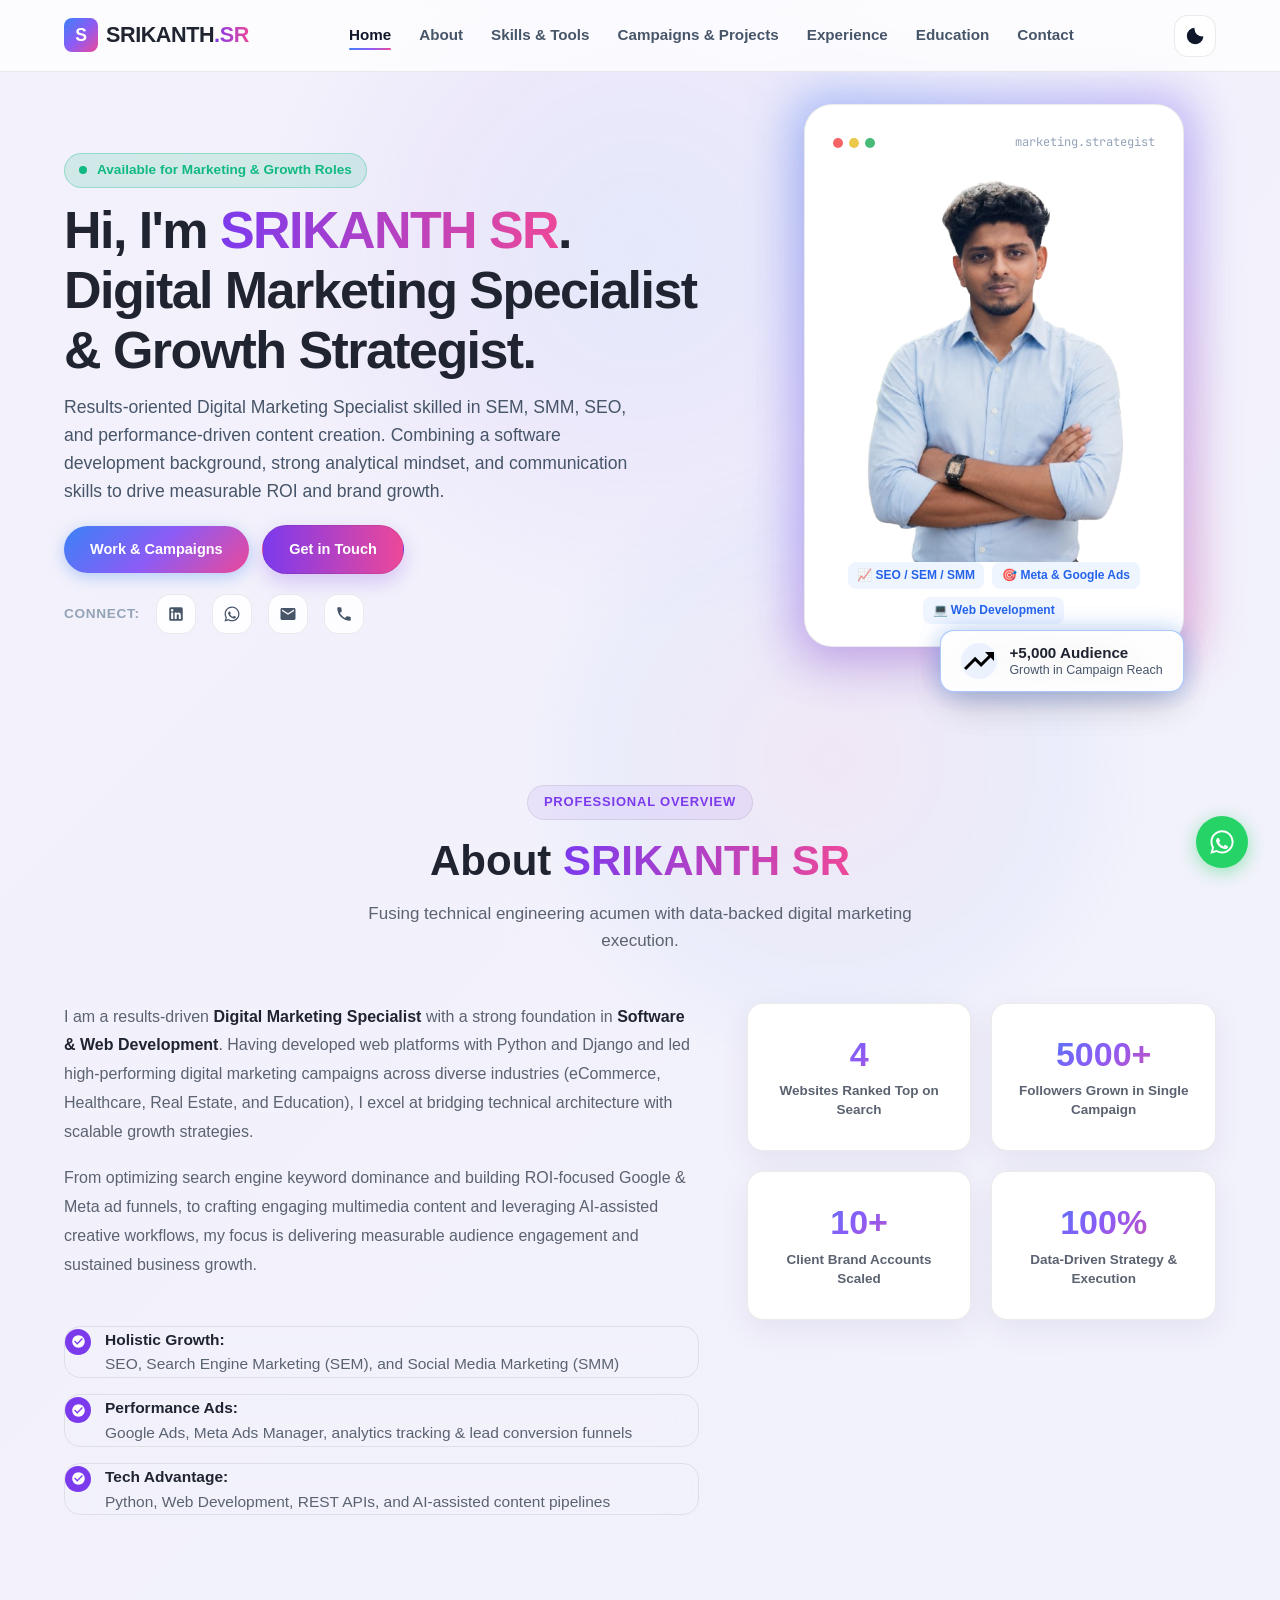
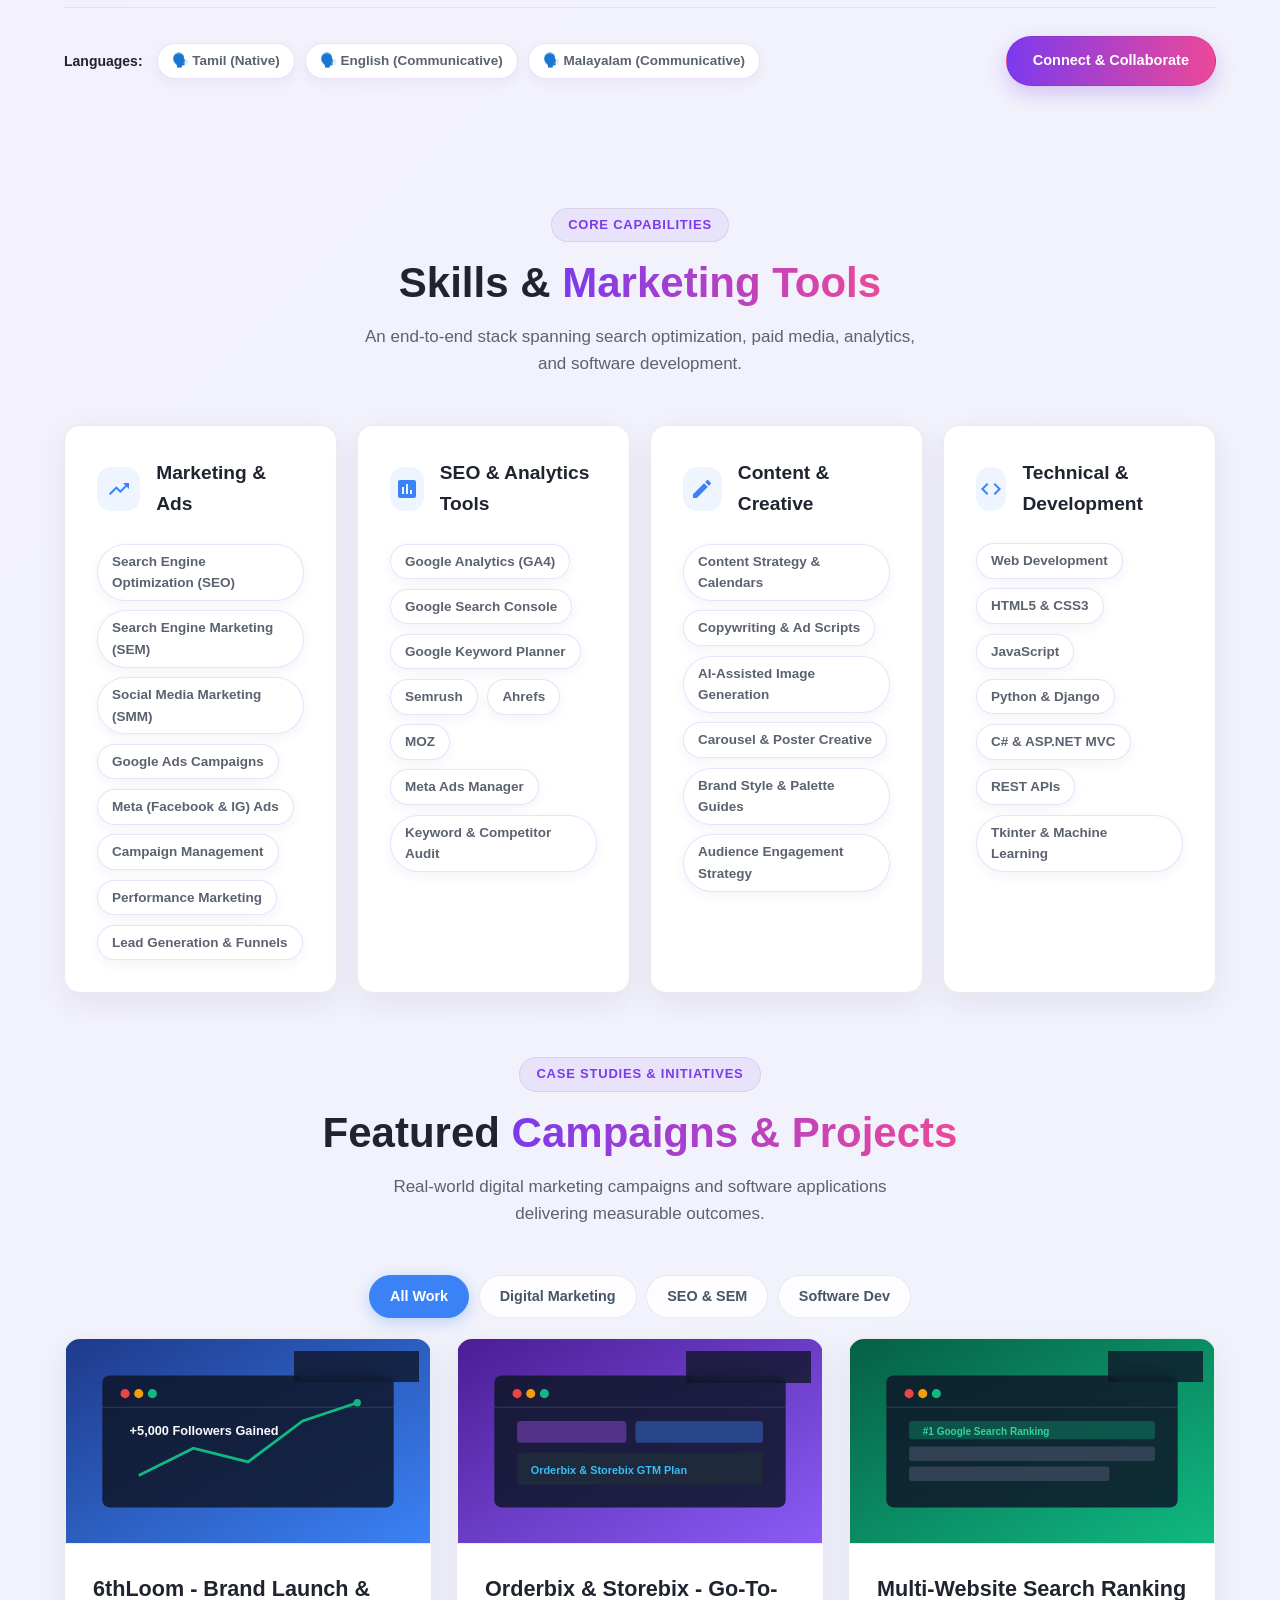
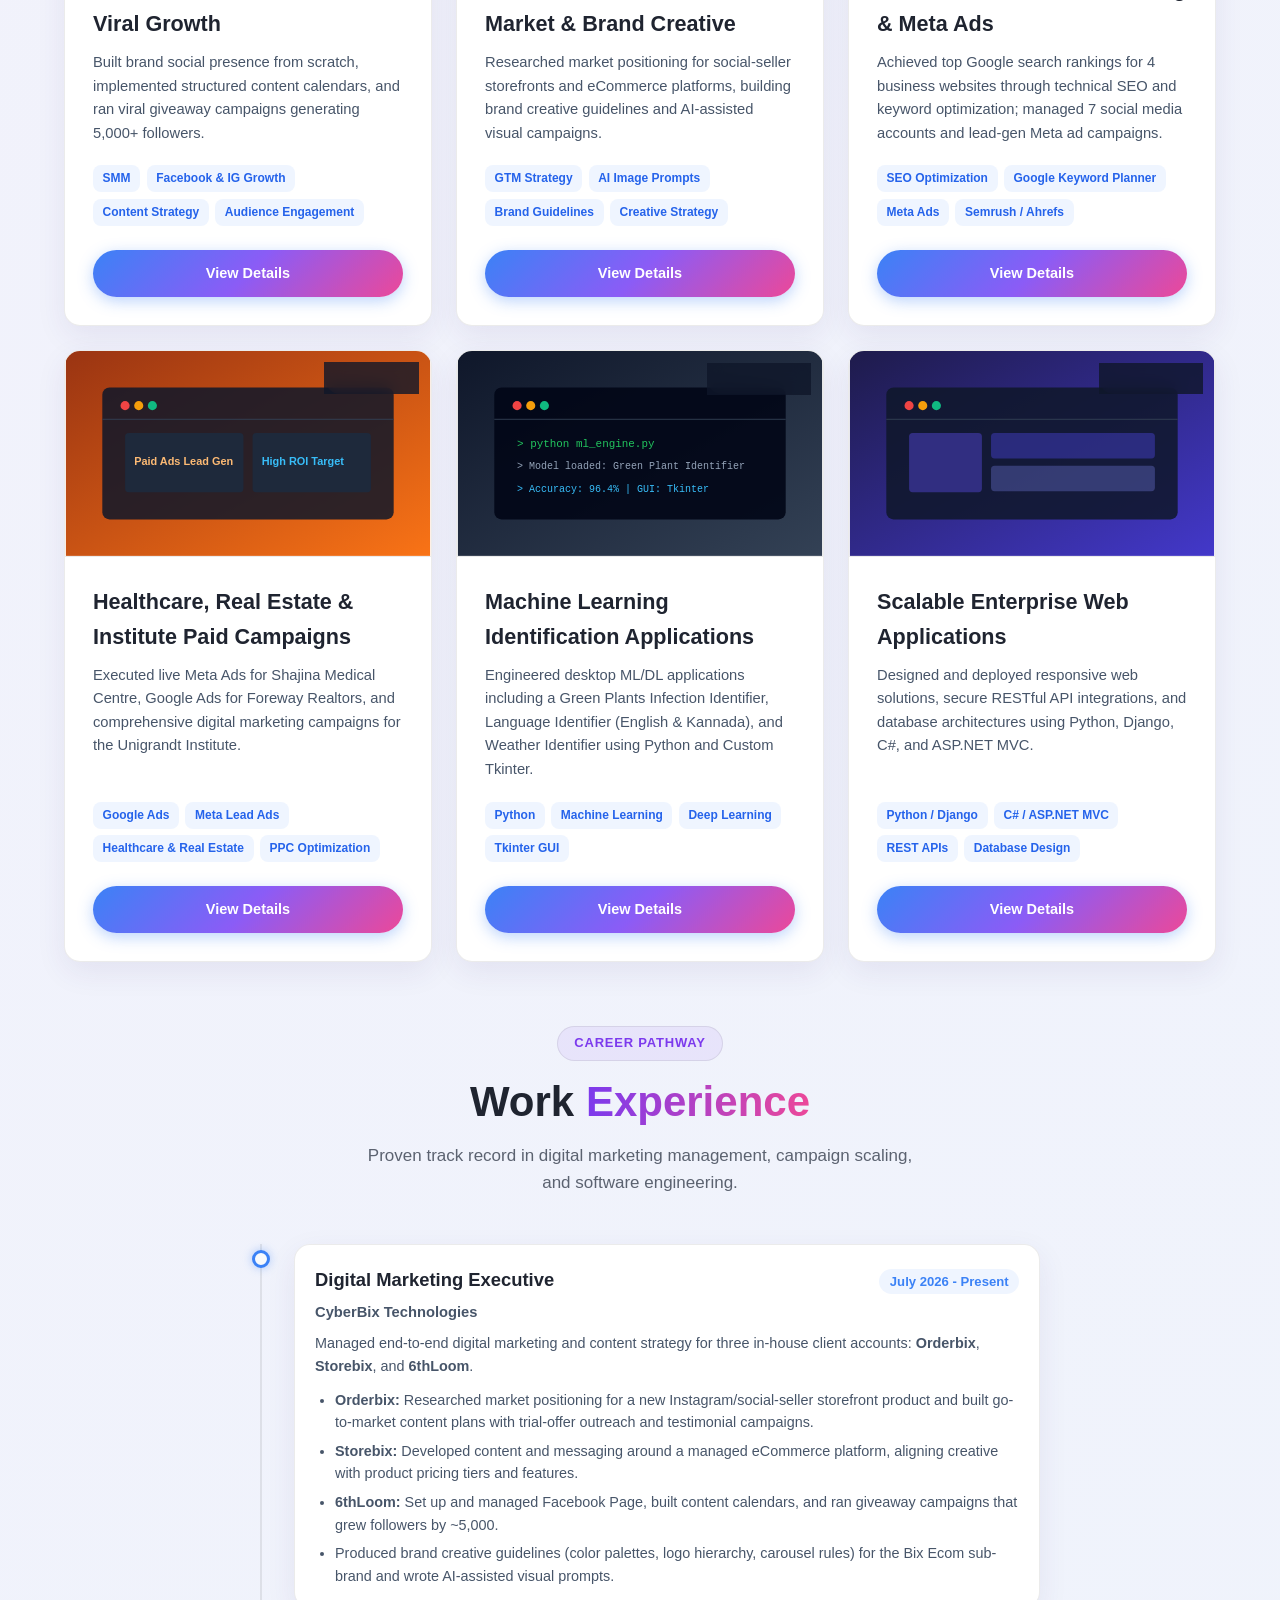
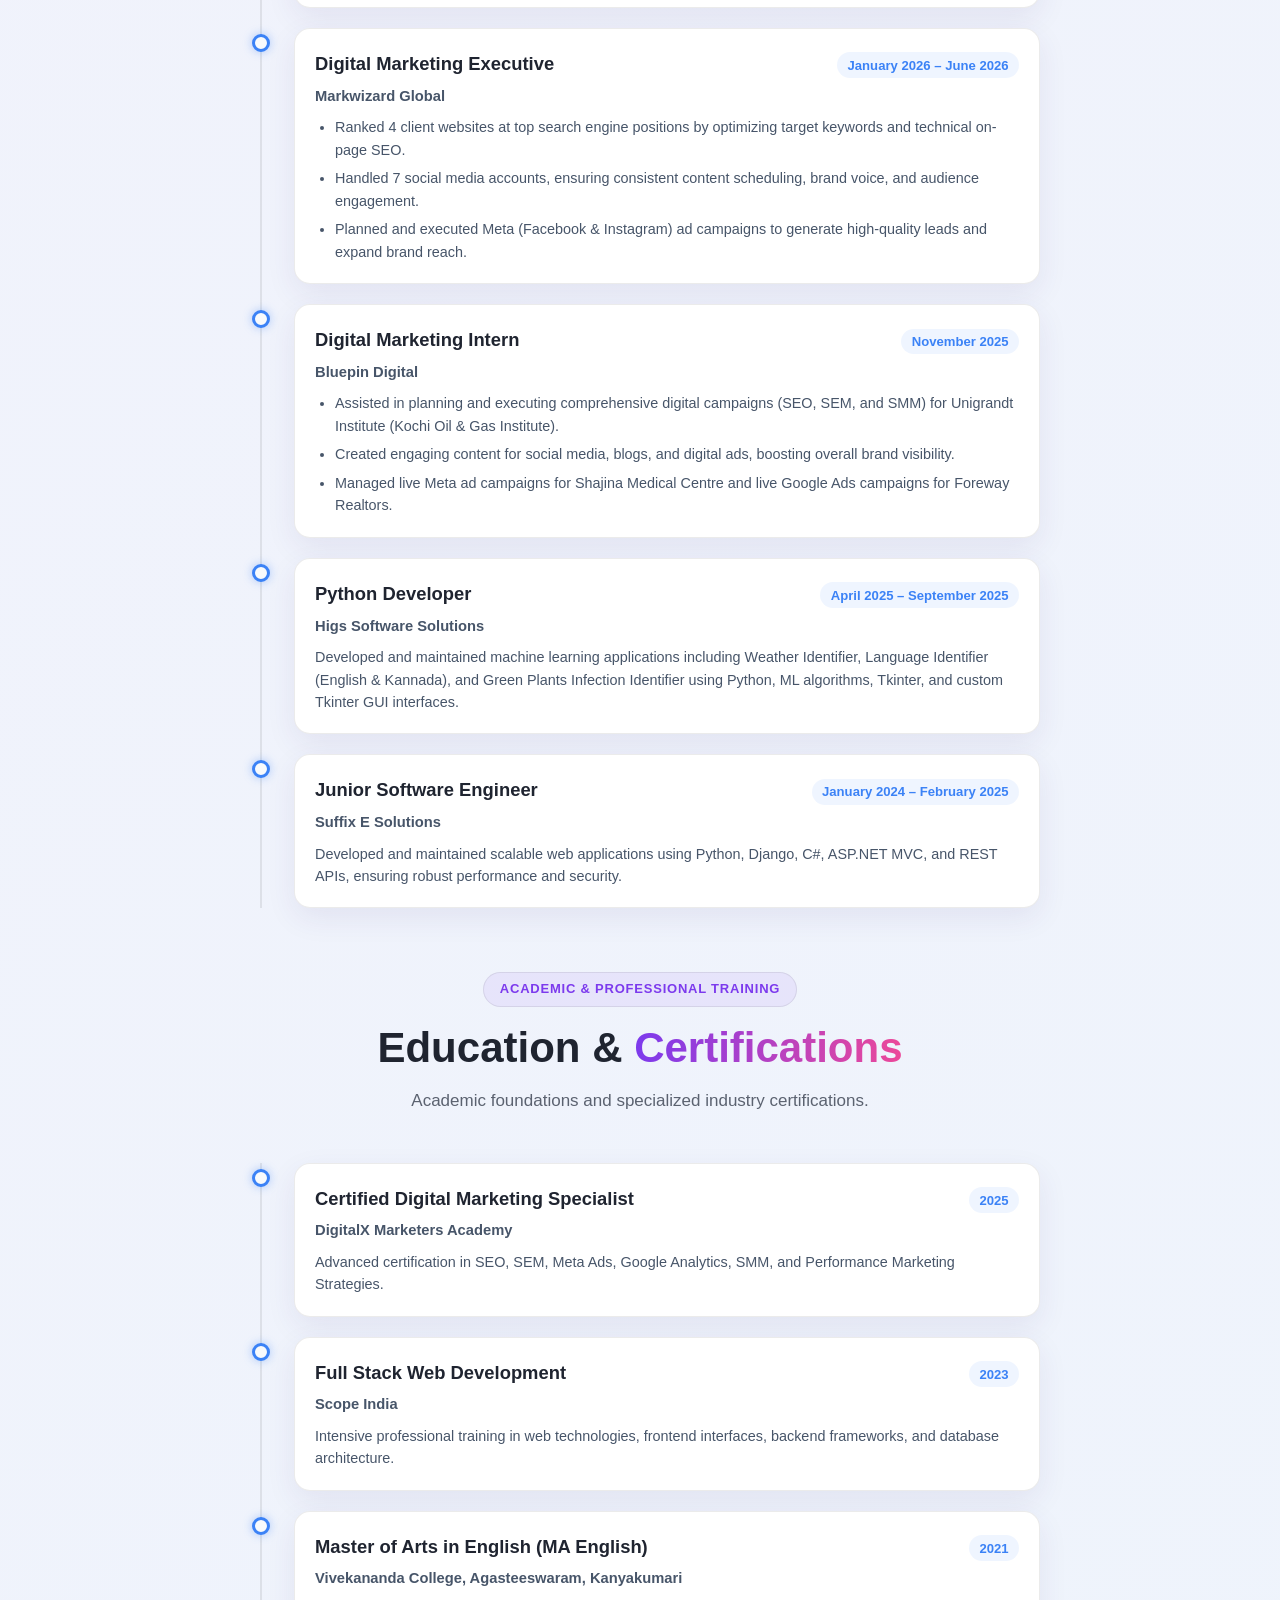
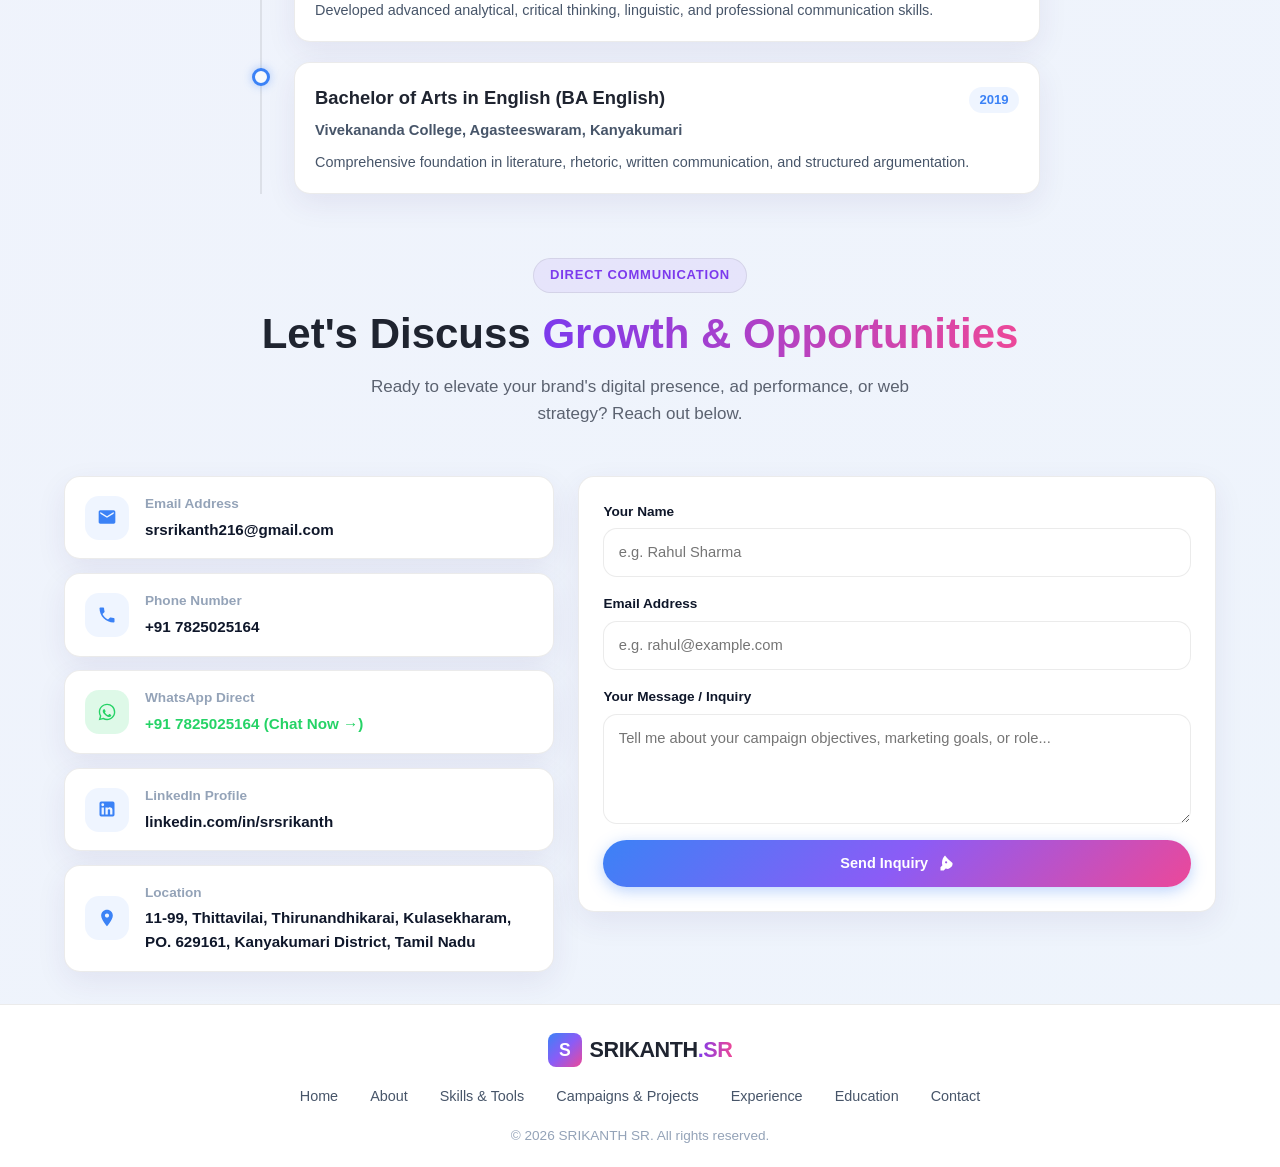
==== commit 71662550: "Update image source for avatar in index.html" ====
--- a/index.html
+++ b/index.html
@@ -133,7 +133,7 @@
 
                 <div class="avatar-photo-wrap">
                   <!-- <div class="avatar-blob"></div> -->
-                  <img src="assets/img/srikanth.png" alt="Srikanth SR" class="avatar-photo">
+                  <img src="srikanth.png" alt="Srikanth SR" class="avatar-photo">
 
                   <!-- <div class="floating-icon icon-chart">
                     <svg viewBox="0 0 24 24"><path d="M5 9.2h3V19H5zM10.6 5h2.8v14h-2.8zm5.6 8H19v6h-2.8z"/></svg>
